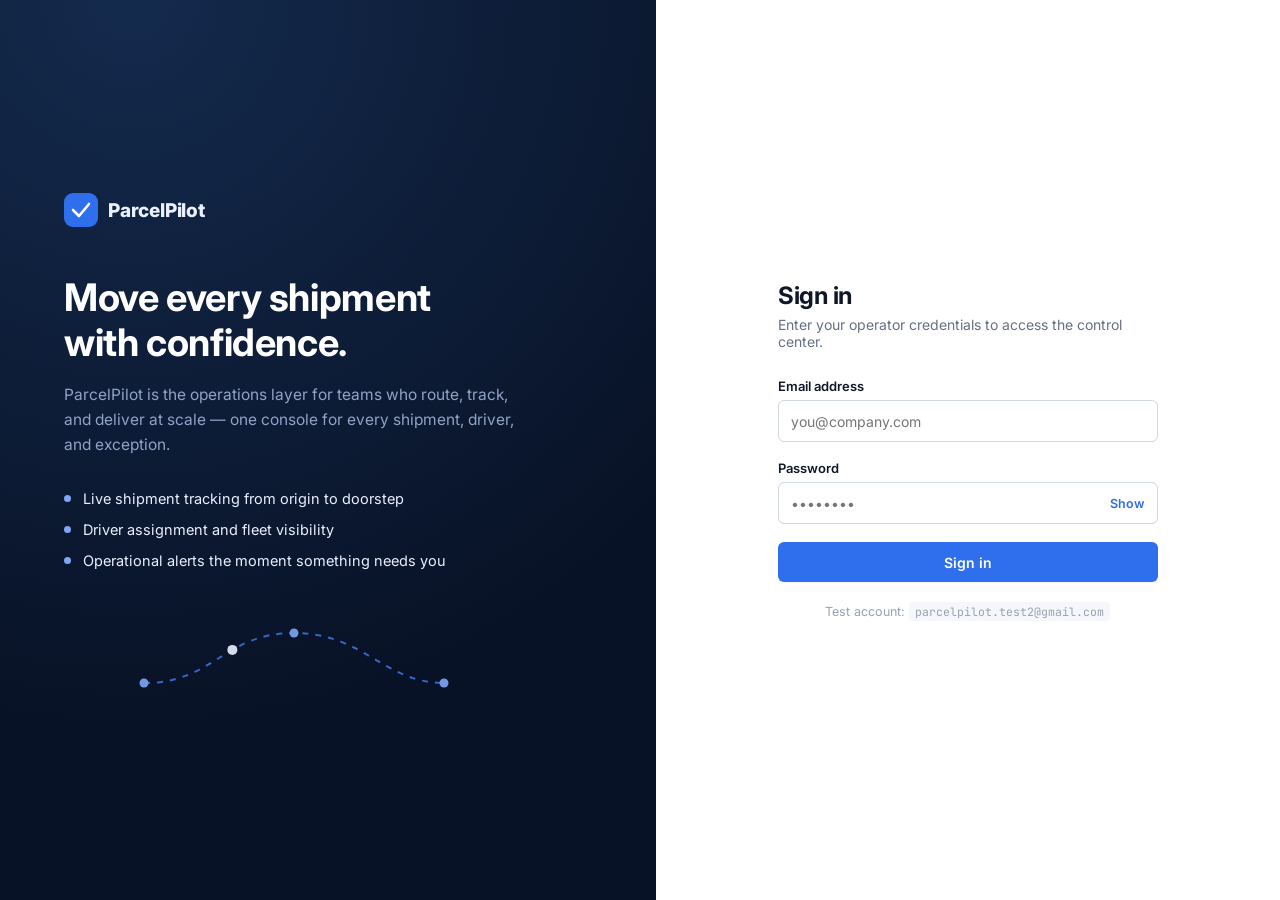
==== frontend/index.html @ 8d259789 "Build ParcelPilot production frontend" ====
<!DOCTYPE html>
<html lang="en">
<head>
<meta charset="UTF-8" />
<meta name="viewport" content="width=device-width, initial-scale=1.0" />
<title>ParcelPilot — Logistics Control Center</title>
<link rel="stylesheet" href="style.css" />
</head>
<body>

<div id="toast-container" class="toast-container" aria-live="polite" aria-atomic="true"></div>

<!-- ============================= LOGIN SCREEN ============================= -->
<div id="login-screen" class="login-screen">
  <div class="login-brand">
    <div class="login-brand-inner">
      <div class="brand-mark">
        <svg width="34" height="34" viewBox="0 0 34 34" fill="none" xmlns="http://www.w3.org/2000/svg">
          <rect width="34" height="34" rx="9" fill="#2F6FED"/>
          <path d="M9 17 L15 23 L25 11" stroke="white" stroke-width="2.6" stroke-linecap="round" stroke-linejoin="round"/>
        </svg>
        <span>ParcelPilot</span>
      </div>

      <h1 class="login-headline">Move every shipment<br/>with confidence.</h1>
      <p class="login-copy">
        ParcelPilot is the operations layer for teams who route, track, and deliver
        at scale — one console for every shipment, driver, and exception.
      </p>

      <ul class="login-features">
        <li><span class="feature-dot"></span> Live shipment tracking from origin to doorstep</li>
        <li><span class="feature-dot"></span> Driver assignment and fleet visibility</li>
        <li><span class="feature-dot"></span> Operational alerts the moment something needs you</li>
      </ul>

      <div class="login-route-signature" aria-hidden="true">
        <svg viewBox="0 0 320 90" width="100%" height="90">
          <path id="route-path" d="M10 70 C 80 70, 90 20, 160 20 S 250 70, 310 70" fill="none" stroke="#3B6FD9" stroke-width="2" stroke-dasharray="6 7"/>
          <circle cx="10" cy="70" r="4.5" fill="#7FA6F7"/>
          <circle cx="160" cy="20" r="4.5" fill="#7FA6F7"/>
          <circle cx="310" cy="70" r="4.5" fill="#7FA6F7"/>
          <circle id="route-pulse" r="5" fill="#EAF1FF">
            <animateMotion dur="3.4s" repeatCount="indefinite" path="M10 70 C 80 70, 90 20, 160 20 S 250 70, 310 70"/>
          </circle>
        </svg>
      </div>
    </div>
  </div>

  <div class="login-form-panel">
    <div class="login-form-card">
      <div class="login-form-header">
        <h2>Sign in</h2>
        <p>Enter your operator credentials to access the control center.</p>
      </div>

      <form id="login-form" class="login-form" novalidate>
        <div class="form-field">
          <label for="login-email">Email address</label>
          <input type="email" id="login-email" name="email" autocomplete="username" placeholder="you@company.com" required />
        </div>

        <div class="form-field">
          <label for="login-password">Password</label>
          <div class="password-input-wrap">
            <input type="password" id="login-password" name="password" autocomplete="current-password" placeholder="••••••••" required />
            <button type="button" id="toggle-password-btn" class="input-inline-btn" aria-label="Show password">Show</button>
          </div>
        </div>

        <div id="login-error" class="form-error" role="alert" hidden></div>

        <button type="submit" id="login-submit-btn" class="btn btn-primary btn-block">
          <span class="btn-label">Sign in</span>
          <span class="btn-spinner" hidden></span>
        </button>
      </form>

      <p class="login-hint">Test account: <code>parcelpilot.test2@gmail.com</code></p>
    </div>
  </div>
</div>

<!-- ============================= MAIN APPLICATION ============================= -->
<div id="app-screen" class="app-screen" hidden>

  <button id="sidebar-backdrop" class="sidebar-backdrop" aria-label="Close menu" hidden></button>

  <aside id="sidebar" class="sidebar">
    <div class="sidebar-top">
      <div class="brand-mark brand-mark-sidebar">
        <svg width="28" height="28" viewBox="0 0 34 34" fill="none" xmlns="http://www.w3.org/2000/svg">
          <rect width="34" height="34" rx="9" fill="#2F6FED"/>
          <path d="M9 17 L15 23 L25 11" stroke="white" stroke-width="2.6" stroke-linecap="round" stroke-linejoin="round"/>
        </svg>
        <div class="brand-text">
          <span class="brand-title">ParcelPilot</span>
          <span class="brand-subtitle">Logistics Control Center</span>
        </div>
      </div>
      <button id="sidebar-close-btn" class="sidebar-close-btn" aria-label="Close menu">✕</button>
    </div>

    <nav class="sidebar-nav" aria-label="Primary">
      <button class="nav-item" data-page="dashboard" type="button">
        <span class="nav-icon" aria-hidden="true">◇</span><span>Dashboard</span>
      </button>
      <button class="nav-item" data-page="shipments" type="button">
        <span class="nav-icon" aria-hidden="true">▤</span><span>Shipments</span>
      </button>
      <button class="nav-item" data-page="tracking" type="button">
        <span class="nav-icon" aria-hidden="true">◎</span><span>Tracking</span>
      </button>
      <button class="nav-item" data-page="drivers" type="button">
        <span class="nav-icon" aria-hidden="true">▣</span><span>Drivers</span>
      </button>
      <button class="nav-item" data-page="notifications" type="button">
        <span class="nav-icon" aria-hidden="true">◈</span><span>Notifications</span>
        <span id="sidebar-notif-badge" class="nav-badge" hidden>0</span>
      </button>
    </nav>

    <div class="sidebar-bottom">
      <div class="system-status">
        <span id="system-status-dot" class="status-dot status-dot-ok"></span>
        <span id="system-status-text">All systems operational</span>
      </div>
      <div class="sidebar-user">
        <div class="user-avatar" id="sidebar-user-avatar">?</div>
        <div class="user-meta">
          <span id="sidebar-user-name" class="user-name">—</span>
          <span id="sidebar-user-email" class="user-email">—</span>
        </div>
      </div>
      <button id="logout-btn" class="btn btn-ghost btn-block" type="button">Log out</button>
    </div>
  </aside>

  <div class="main-wrapper">
    <header class="topbar">
      <button id="mobile-menu-btn" class="mobile-menu-btn" aria-label="Open menu">☰</button>

      <div class="topbar-titles">
        <h1 id="page-title">Dashboard</h1>
        <p id="page-subtitle">Operational overview across every shipment.</p>
      </div>

      <form id="global-search-form" class="global-search" role="search">
        <input type="text" id="global-search-input" placeholder="Search tracking ID, receiver, city…" aria-label="Global shipment search" />
        <button type="submit" class="global-search-btn" aria-label="Search">⏎</button>
      </form>

      <div class="topbar-actions">
        <button id="header-notif-btn" class="icon-btn" aria-label="Notifications" type="button">
          <span aria-hidden="true">◈</span>
          <span id="header-notif-badge" class="icon-btn-badge" hidden>0</span>
        </button>
        <div class="user-avatar user-avatar-sm" id="header-user-avatar">?</div>
      </div>
    </header>

    <main class="content">

      <!-- ---------------- DASHBOARD ---------------- -->
      <section id="page-dashboard" class="page">
        <div class="stats-grid">
          <div class="stat-card">
            <span class="stat-label">Total shipments</span>
            <span id="stat-total" class="stat-value">—</span>
            <span class="stat-foot">Across all statuses</span>
          </div>
          <div class="stat-card">
            <span class="stat-label">In transit</span>
            <span id="stat-in-transit" class="stat-value stat-value-info">—</span>
            <span class="stat-foot">Currently moving</span>
          </div>
          <div class="stat-card">
            <span class="stat-label">Delivered</span>
            <span id="stat-delivered" class="stat-value stat-value-success">—</span>
            <span class="stat-foot">Completed successfully</span>
          </div>
          <div class="stat-card">
            <span class="stat-label">Operational alerts</span>
            <span id="stat-alerts" class="stat-value stat-value-warning">—</span>
            <span class="stat-foot">Need attention</span>
          </div>
        </div>

        <div class="dashboard-grid">
          <div class="panel panel-activity">
            <div class="panel-header">
              <h2>Shipment activity</h2>
              <p>Route flow across the network, live-refreshed.</p>
            </div>
            <div id="activity-chart" class="activity-chart"></div>
          </div>

          <div class="panel panel-distribution">
            <div class="panel-header">
              <h2>Status distribution</h2>
              <p>Share of shipments by current status.</p>
            </div>
            <div id="status-distribution" class="status-distribution"></div>
          </div>
        </div>

        <div class="dashboard-grid dashboard-grid-lower">
          <div class="panel panel-recent">
            <div class="panel-header">
              <h2>Recent shipments</h2>
              <p>The latest activity across your network.</p>
            </div>
            <div class="table-scroll">
              <table class="data-table">
                <thead>
                  <tr>
                    <th>Tracking ID</th>
                    <th>Origin</th>
                    <th>Destination</th>
                    <th>Receiver</th>
                    <th>Status</th>
                    <th>ETA</th>
                    <th></th>
                  </tr>
                </thead>
                <tbody id="recent-shipments-body"></tbody>
              </table>
            </div>
            <div id="recent-shipments-loading" class="table-state" hidden>
              <div class="spinner"></div><span>Loading shipments…</span>
            </div>
            <div id="recent-shipments-empty" class="table-state" hidden>
              <span class="empty-icon">▤</span>
              <p>No shipments yet</p>
              <span>Create your first shipment to see it appear here.</span>
            </div>
          </div>

          <div class="panel panel-side">
            <div class="panel-header">
              <h2>Quick tracking</h2>
              <p>Look up any shipment by tracking ID.</p>
            </div>
            <form id="quick-track-form" class="quick-track-form">
              <input type="text" id="quick-track-input" placeholder="e.g. PP-2026-169247" required />
              <button type="submit" class="btn btn-secondary">Track</button>
            </form>
            <div id="quick-track-result" class="quick-track-result"></div>

            <div class="panel-divider"></div>

            <div class="panel-header">
              <h2>Operational alerts</h2>
              <p>Notifications that need a look.</p>
            </div>
            <ul id="alerts-list" class="alerts-list"></ul>
            <div id="alerts-empty" class="empty-inline" hidden>No active alerts. Everything looks calm.</div>
          </div>
        </div>
      </section>

      <!-- ---------------- SHIPMENTS ---------------- -->
      <section id="page-shipments" class="page hidden">
        <div class="toolbar">
          <div class="search-input-wrap">
            <span class="search-icon" aria-hidden="true">⌕</span>
            <input type="text" id="shipment-search-input" placeholder="Search by tracking ID, receiver, origin, destination…" />
          </div>
          <div class="toolbar-actions">
            <button id="shipments-refresh-btn" class="btn btn-secondary" type="button">Refresh</button>
            <button id="new-shipment-btn" class="btn btn-primary" type="button">+ New shipment</button>
          </div>
        </div>

        <div class="panel">
          <div class="table-scroll">
            <table class="data-table">
              <thead>
                <tr>
                  <th>Tracking ID</th>
                  <th>Origin</th>
                  <th>Destination</th>
                  <th>Receiver</th>
                  <th>Status</th>
                  <th>ETA</th>
                  <th></th>
                </tr>
              </thead>
              <tbody id="shipments-table-body"></tbody>
            </table>
          </div>
          <div id="shipments-loading" class="table-state" hidden>
            <div class="spinner"></div><span>Loading shipments…</span>
          </div>
          <div id="shipments-empty" class="table-state" hidden>
            <span class="empty-icon">▤</span>
            <p>No shipments found</p>
            <span>Try a different search, or create a new shipment.</span>
          </div>
          <div id="shipments-error" class="table-state" hidden>
            <span class="empty-icon">⚠</span>
            <p>Couldn't load shipments</p>
            <span id="shipments-error-text">Something went wrong.</span>
            <button class="btn btn-secondary btn-sm" id="shipments-retry-btn" type="button">Try again</button>
          </div>
        </div>
      </section>

      <!-- ---------------- TRACKING ---------------- -->
      <section id="page-tracking" class="page hidden">
        <div class="panel panel-tracking-search">
          <div class="panel-header">
            <h2>Track a shipment</h2>
            <p>Enter a tracking ID to see its full journey.</p>
          </div>
          <form id="tracking-form" class="tracking-form">
            <input type="text" id="tracking-input" placeholder="e.g. PP-2026-169247" required />
            <button type="submit" class="btn btn-primary">Track shipment</button>
          </form>
        </div>

        <div id="tracking-page-result"></div>
      </section>

      <!-- ---------------- DRIVERS ---------------- -->
      <section id="page-drivers" class="page hidden">
        <div class="toolbar">
          <div class="search-input-wrap">
            <span class="search-icon" aria-hidden="true">⌕</span>
            <input type="text" id="driver-search-input" placeholder="Search drivers by name…" />
          </div>
          <div class="toolbar-actions">
            <button id="drivers-refresh-btn" class="btn btn-secondary" type="button">Refresh</button>
            <button id="new-driver-btn" class="btn btn-primary" type="button">+ New driver</button>
          </div>
        </div>

        <div id="drivers-grid" class="drivers-grid"></div>
        <div id="drivers-loading" class="table-state" hidden>
          <div class="spinner"></div><span>Loading drivers…</span>
        </div>
        <div id="drivers-empty" class="table-state" hidden>
          <span class="empty-icon">▣</span>
          <p>No drivers yet</p>
          <span>Add a driver to start assigning shipments.</span>
        </div>
        <div id="drivers-error" class="table-state" hidden>
          <span class="empty-icon">⚠</span>
          <p>Couldn't load drivers</p>
          <span id="drivers-error-text">Something went wrong.</span>
          <button class="btn btn-secondary btn-sm" id="drivers-retry-btn" type="button">Try again</button>
        </div>
      </section>

      <!-- ---------------- NOTIFICATIONS ---------------- -->
      <section id="page-notifications" class="page hidden">
        <div class="toolbar">
          <div class="panel-header panel-header-inline">
            <h2>Notifications</h2>
            <p>Everything that needs your attention, newest first.</p>
          </div>
          <div class="toolbar-actions">
            <button id="notifications-refresh-btn" class="btn btn-secondary" type="button">Refresh</button>
          </div>
        </div>

        <ul id="notifications-page-list" class="notifications-page-list"></ul>
        <div id="notifications-loading" class="table-state" hidden>
          <div class="spinner"></div><span>Loading notifications…</span>
        </div>
        <div id="notifications-empty" class="table-state" hidden>
          <span class="empty-icon">◈</span>
          <p>You're all caught up</p>
          <span>New notifications will show up here.</span>
        </div>
        <div id="notifications-error" class="table-state" hidden>
          <span class="empty-icon">⚠</span>
          <p>Couldn't load notifications</p>
          <span id="notifications-error-text">Something went wrong.</span>
          <button class="btn btn-secondary btn-sm" id="notifications-retry-btn" type="button">Try again</button>
        </div>
      </section>

    </main>
  </div>
</div>

<!-- ============================= MODALS ============================= -->

<div id="create-shipment-modal" class="modal-overlay" hidden>
  <div class="modal" role="dialog" aria-modal="true" aria-labelledby="create-shipment-title">
    <div class="modal-header">
      <h2 id="create-shipment-title">New shipment</h2>
      <button class="modal-close-btn" data-close-modal="create-shipment-modal" aria-label="Close">✕</button>
    </div>
    <form id="create-shipment-form" class="modal-form">
      <div class="form-row">
        <div class="form-field">
          <label for="cs-sender-name">Sender name</label>
          <input type="text" id="cs-sender-name" name="sender_name" required />
        </div>
        <div class="form-field">
          <label for="cs-receiver-name">Receiver name</label>
          <input type="text" id="cs-receiver-name" name="receiver_name" required />
        </div>
      </div>
      <div class="form-row">
        <div class="form-field">
          <label for="cs-origin">Origin</label>
          <input type="text" id="cs-origin" name="origin" placeholder="e.g. Hyderabad" required />
        </div>
        <div class="form-field">
          <label for="cs-destination">Destination</label>
          <input type="text" id="cs-destination" name="destination" placeholder="e.g. Bangalore" required />
        </div>
      </div>
      <div class="form-field">
        <label for="cs-eta">Estimated delivery</label>
        <input type="date" id="cs-eta" name="estimated_delivery" required />
      </div>

      <div id="create-shipment-error" class="form-error" role="alert" hidden></div>

      <div class="modal-actions">
        <button type="button" class="btn btn-ghost" data-close-modal="create-shipment-modal">Cancel</button>
        <button type="submit" id="create-shipment-submit-btn" class="btn btn-primary">
          <span class="btn-label">Create shipment</span>
          <span class="btn-spinner" hidden></span>
        </button>
      </div>
    </form>
  </div>
</div>

<div id="create-driver-modal" class="modal-overlay" hidden>
  <div class="modal" role="dialog" aria-modal="true" aria-labelledby="create-driver-title">
    <div class="modal-header">
      <h2 id="create-driver-title">New driver</h2>
      <button class="modal-close-btn" data-close-modal="create-driver-modal" aria-label="Close">✕</button>
    </div>
    <form id="create-driver-form" class="modal-form">
      <div class="form-field">
        <label for="cd-name">Full name</label>
        <input type="text" id="cd-name" name="name" required />
      </div>
      <div class="form-field">
        <label for="cd-phone">Phone number</label>
        <input type="tel" id="cd-phone" name="phone" placeholder="e.g. +91 98765 43210" />
      </div>
      <div class="form-field">
        <label for="cd-vehicle">Vehicle number</label>
        <input type="text" id="cd-vehicle" name="vehicle_number" placeholder="e.g. TS09AB1234" />
      </div>

      <div id="create-driver-error" class="form-error" role="alert" hidden></div>

      <div class="modal-actions">
        <button type="button" class="btn btn-ghost" data-close-modal="create-driver-modal">Cancel</button>
        <button type="submit" id="create-driver-submit-btn" class="btn btn-primary">
          <span class="btn-label">Add driver</span>
          <span class="btn-spinner" hidden></span>
        </button>
      </div>
    </form>
  </div>
</div>

<div id="tracking-modal" class="modal-overlay" hidden>
  <div class="modal modal-lg" role="dialog" aria-modal="true" aria-labelledby="tracking-modal-title">
    <div class="modal-header">
      <h2 id="tracking-modal-title">Shipment tracking</h2>
      <button class="modal-close-btn" data-close-modal="tracking-modal" aria-label="Close">✕</button>
    </div>
    <div id="tracking-modal-body" class="modal-body"></div>
  </div>
</div>

<script src="app.js"></script>
</body>
</html>
---- frontend/style.css ----
@import url('https://fonts.googleapis.com/css2?family=Inter:wght@400;500;600;700;800&family=JetBrains+Mono:wght@500;600&display=swap');

/* ============================= TOKENS ============================= */
:root {
  --navy-950: #081226;
  --navy-900: #0B1B33;
  --navy-800: #142A4D;
  --navy-700: #1D3A66;

  --accent: #2F6FED;
  --accent-dark: #1E54C4;
  --accent-light: #7FA6F7;
  --accent-bg: #EAF1FF;

  --bg: #F5F7FA;
  --surface: #FFFFFF;
  --border: #E3E8EF;
  --border-strong: #D0D7E2;

  --text: #101828;
  --text-muted: #667085;
  --text-faint: #98A2B3;
  --text-inverse: #EAF0FF;
  --text-inverse-muted: #90A3C7;

  --success: #12B76A;
  --success-bg: #E7F9F0;
  --warning: #F79009;
  --warning-bg: #FFF6E5;
  --danger: #F04438;
  --danger-bg: #FEECEC;
  --info: #2F6FED;
  --info-bg: #EAF1FF;
  --neutral: #667085;
  --neutral-bg: #F0F2F5;

  --radius-sm: 6px;
  --radius-md: 10px;
  --radius-lg: 16px;

  --shadow-sm: 0 1px 2px rgba(16, 24, 40, 0.06);
  --shadow-md: 0 4px 14px rgba(16, 24, 40, 0.08);
  --shadow-lg: 0 16px 40px rgba(8, 18, 38, 0.16);

  --font-body: 'Inter', -apple-system, BlinkMacSystemFont, 'Segoe UI', sans-serif;
  --font-mono: 'JetBrains Mono', ui-monospace, SFMono-Regular, Menlo, monospace;

  --sidebar-width: 264px;
}

* { box-sizing: border-box; }

html, body {
  margin: 0;
  padding: 0;
  height: 100%;
}

body {
  font-family: var(--font-body);
  background: var(--bg);
  color: var(--text);
  -webkit-font-smoothing: antialiased;
}

h1, h2, h3 { margin: 0; font-weight: 700; letter-spacing: -0.01em; }
p { margin: 0; }
ul { list-style: none; margin: 0; padding: 0; }
button { font-family: inherit; }
input { font-family: inherit; }

@media (prefers-reduced-motion: reduce) {
  * { animation-duration: 0.01ms !important; transition-duration: 0.01ms !important; }
}

:focus-visible {
  outline: 2px solid var(--accent);
  outline-offset: 2px;
}

.hidden { display: none !important; }
[hidden] { display: none !important; }

/* ============================= BUTTONS ============================= */
.btn {
  display: inline-flex;
  align-items: center;
  justify-content: center;
  gap: 8px;
  height: 40px;
  padding: 0 16px;
  font-size: 14px;
  font-weight: 600;
  border-radius: var(--radius-sm);
  border: 1px solid transparent;
  cursor: pointer;
  transition: background 0.15s ease, border-color 0.15s ease, transform 0.05s ease, box-shadow 0.15s ease;
  white-space: nowrap;
}
.btn:active { transform: translateY(1px); }
.btn:disabled { opacity: 0.6; cursor: not-allowed; transform: none; }

.btn-primary { background: var(--accent); color: #fff; box-shadow: var(--shadow-sm); }
.btn-primary:hover:not(:disabled) { background: var(--accent-dark); }

.btn-secondary { background: var(--surface); color: var(--text); border-color: var(--border-strong); }
.btn-secondary:hover:not(:disabled) { background: var(--bg); border-color: var(--text-faint); }

.btn-ghost { background: transparent; color: var(--text-inverse-muted); border-color: transparent; }
.btn-ghost:hover:not(:disabled) { background: rgba(255, 255, 255, 0.06); color: var(--text-inverse); }

.btn-block { width: 100%; }
.btn-sm { height: 32px; padding: 0 12px; font-size: 13px; }

.btn-spinner {
  width: 15px; height: 15px;
  border: 2px solid rgba(255,255,255,0.4);
  border-top-color: #fff;
  border-radius: 50%;
  animation: spin 0.7s linear infinite;
}
@keyframes spin { to { transform: rotate(360deg); } }

/* ============================= LOGIN ============================= */
.login-screen {
  display: grid;
  grid-template-columns: 1.05fr 1fr;
  min-height: 100vh;
}

.login-brand {
  background: radial-gradient(circle at 20% 0%, var(--navy-800), var(--navy-950) 70%);
  color: var(--text-inverse);
  display: flex;
  align-items: center;
  padding: 64px;
  position: relative;
  overflow: hidden;
}
.login-brand-inner { max-width: 460px; position: relative; z-index: 1; }

.brand-mark {
  display: flex;
  align-items: center;
  gap: 10px;
  font-size: 19px;
  font-weight: 800;
  letter-spacing: -0.01em;
  margin-bottom: 48px;
}

.login-headline {
  font-size: 38px;
  line-height: 1.18;
  margin-bottom: 18px;
  color: #fff;
}

.login-copy {
  font-size: 15.5px;
  line-height: 1.6;
  color: var(--text-inverse-muted);
  margin-bottom: 32px;
}

.login-features { display: flex; flex-direction: column; gap: 14px; margin-bottom: 44px; }
.login-features li {
  display: flex;
  align-items: center;
  gap: 12px;
  font-size: 14.5px;
  color: var(--text-inverse);
}
.feature-dot {
  width: 7px; height: 7px;
  border-radius: 50%;
  background: var(--accent-light);
  flex-shrink: 0;
}

.login-route-signature { opacity: 0.9; }

.login-form-panel {
  display: flex;
  align-items: center;
  justify-content: center;
  padding: 40px;
  background: var(--surface);
}

.login-form-card { width: 100%; max-width: 380px; }
.login-form-header { margin-bottom: 28px; }
.login-form-header h2 { font-size: 24px; margin-bottom: 6px; }
.login-form-header p { color: var(--text-muted); font-size: 14px; }

.login-form { display: flex; flex-direction: column; gap: 18px; }

.form-field { display: flex; flex-direction: column; gap: 6px; }
.form-field label { font-size: 13px; font-weight: 600; color: var(--text); }
.form-field input, .form-field select {
  height: 42px;
  padding: 0 12px;
  border: 1px solid var(--border-strong);
  border-radius: var(--radius-sm);
  font-size: 14px;
  color: var(--text);
  background: var(--surface);
  transition: border-color 0.15s ease, box-shadow 0.15s ease;
}
.form-field input:focus, .form-field select:focus {
  border-color: var(--accent);
  box-shadow: 0 0 0 3px var(--accent-bg);
  outline: none;
}

.password-input-wrap { position: relative; display: flex; }
.password-input-wrap input { flex: 1; padding-right: 56px; }
.input-inline-btn {
  position: absolute;
  right: 8px; top: 50%; transform: translateY(-50%);
  background: none; border: none;
  font-size: 12.5px; font-weight: 600;
  color: var(--accent);
  cursor: pointer;
  padding: 4px 6px;
}

.form-error {
  background: var(--danger-bg);
  color: #B42318;
  font-size: 13px;
  padding: 10px 12px;
  border-radius: var(--radius-sm);
  border: 1px solid rgba(240, 68, 56, 0.2);
}

.login-hint { margin-top: 22px; font-size: 12.5px; color: var(--text-faint); text-align: center; }
.login-hint code { background: var(--bg); padding: 2px 6px; border-radius: 4px; font-family: var(--font-mono); font-size: 11.5px; }

/* ============================= APP SHELL ============================= */
.app-screen { display: flex; min-height: 100vh; }

.sidebar {
  width: var(--sidebar-width);
  flex-shrink: 0;
  background: var(--navy-900);
  color: var(--text-inverse);
  display: flex;
  flex-direction: column;
  padding: 22px 16px;
  position: sticky;
  top: 0;
  height: 100vh;
}

.sidebar-top { display: flex; align-items: center; justify-content: space-between; margin-bottom: 28px; padding: 0 6px; }
.brand-mark-sidebar { margin-bottom: 0; }
.brand-text { display: flex; flex-direction: column; line-height: 1.25; }
.brand-title { font-size: 15px; font-weight: 800; color: #fff; }
.brand-subtitle { font-size: 10.5px; color: var(--text-inverse-muted); font-weight: 500; letter-spacing: 0.02em; text-transform: uppercase; }

.sidebar-close-btn {
  display: none;
  background: none; border: none; color: var(--text-inverse-muted);
  font-size: 16px; cursor: pointer;
}

.sidebar-nav { display: flex; flex-direction: column; gap: 3px; flex: 1; }

.nav-item {
  display: flex;
  align-items: center;
  gap: 12px;
  width: 100%;
  padding: 10px 12px;
  border-radius: var(--radius-sm);
  border: none;
  background: transparent;
  color: var(--text-inverse-muted);
  font-size: 14px;
  font-weight: 500;
  cursor: pointer;
  text-align: left;
  transition: background 0.15s ease, color 0.15s ease;
  position: relative;
}
.nav-item:hover { background: rgba(255,255,255,0.05); color: var(--text-inverse); }
.nav-item.active { background: var(--accent); color: #fff; font-weight: 600; }
.nav-icon { font-size: 15px; width: 18px; text-align: center; }

.nav-badge {
  margin-left: auto;
  background: var(--danger);
  color: #fff;
  font-size: 10.5px;
  font-weight: 700;
  padding: 1px 6px;
  border-radius: 999px;
  min-width: 18px;
  text-align: center;
}

.sidebar-bottom {
  border-top: 1px solid rgba(255,255,255,0.08);
  padding-top: 16px;
  display: flex;
  flex-direction: column;
  gap: 12px;
}

.system-status { display: flex; align-items: center; gap: 8px; font-size: 12px; color: var(--text-inverse-muted); padding: 0 6px; }
.status-dot { width: 7px; height: 7px; border-radius: 50%; flex-shrink: 0; }
.status-dot-ok { background: var(--success); box-shadow: 0 0 0 3px rgba(18, 183, 106, 0.2); }
.status-dot-error { background: var(--danger); box-shadow: 0 0 0 3px rgba(240, 68, 56, 0.2); }

.sidebar-user { display: flex; align-items: center; gap: 10px; padding: 6px; }
.user-meta { display: flex; flex-direction: column; overflow: hidden; }
.user-name { font-size: 13.5px; font-weight: 600; color: #fff; white-space: nowrap; overflow: hidden; text-overflow: ellipsis; }
.user-email { font-size: 11.5px; color: var(--text-inverse-muted); white-space: nowrap; overflow: hidden; text-overflow: ellipsis; }

.user-avatar {
  width: 34px; height: 34px;
  border-radius: 50%;
  background: var(--accent);
  color: #fff;
  display: flex; align-items: center; justify-content: center;
  font-size: 13px; font-weight: 700;
  flex-shrink: 0;
  text-transform: uppercase;
}
.user-avatar-sm { width: 32px; height: 32px; }

.sidebar-backdrop { display: none; }

/* ---------------- topbar / main ---------------- */
.main-wrapper { flex: 1; min-width: 0; display: flex; flex-direction: column; }

.topbar {
  display: flex;
  align-items: center;
  gap: 20px;
  padding: 16px 28px;
  background: var(--surface);
  border-bottom: 1px solid var(--border);
  position: sticky;
  top: 0;
  z-index: 10;
}

.mobile-menu-btn { display: none; background: none; border: none; font-size: 20px; cursor: pointer; color: var(--text); }

.topbar-titles { min-width: 0; }
.topbar-titles h1 { font-size: 18px; }
.topbar-titles p { font-size: 12.5px; color: var(--text-muted); margin-top: 2px; white-space: nowrap; overflow: hidden; text-overflow: ellipsis; }

.global-search {
  flex: 1;
  max-width: 420px;
  margin-left: auto;
  position: relative;
  display: flex;
}
.global-search input {
  width: 100%;
  height: 38px;
  padding: 0 38px 0 14px;
  border: 1px solid var(--border);
  background: var(--bg);
  border-radius: var(--radius-sm);
  font-size: 13.5px;
}
.global-search input:focus { outline: none; border-color: var(--accent); background: var(--surface); box-shadow: 0 0 0 3px var(--accent-bg); }
.global-search-btn {
  position: absolute; right: 4px; top: 50%; transform: translateY(-50%);
  background: none; border: none; color: var(--text-faint); cursor: pointer; font-size: 13px; padding: 6px;
}

.topbar-actions { display: flex; align-items: center; gap: 14px; flex-shrink: 0; }

.icon-btn {
  position: relative;
  width: 38px; height: 38px;
  border-radius: 50%;
  border: 1px solid var(--border);
  background: var(--surface);
  font-size: 15px;
  cursor: pointer;
  display: flex; align-items: center; justify-content: center;
  color: var(--text-muted);
  transition: background 0.15s ease;
}
.icon-btn:hover { background: var(--bg); }
.icon-btn-badge {
  position: absolute; top: -3px; right: -3px;
  background: var(--danger);
  color: #fff;
  font-size: 9.5px; font-weight: 700;
  min-width: 16px; height: 16px;
  border-radius: 999px;
  display: flex; align-items: center; justify-content: center;
  border: 2px solid var(--surface);
}

.content { padding: 24px 28px 60px; flex: 1; }

.page { animation: fade-in 0.2s ease; }
@keyframes fade-in { from { opacity: 0; transform: translateY(4px); } to { opacity: 1; transform: translateY(0); } }

/* ============================= STAT CARDS ============================= */
.stats-grid {
  display: grid;
  grid-template-columns: repeat(4, 1fr);
  gap: 16px;
  margin-bottom: 20px;
}

.stat-card {
  background: var(--surface);
  border: 1px solid var(--border);
  border-radius: var(--radius-md);
  padding: 18px 20px;
  display: flex;
  flex-direction: column;
  gap: 4px;
  box-shadow: var(--shadow-sm);
}
.stat-label { font-size: 12.5px; color: var(--text-muted); font-weight: 600; text-transform: uppercase; letter-spacing: 0.03em; }
.stat-value { font-size: 30px; font-weight: 800; letter-spacing: -0.02em; }
.stat-value-info { color: var(--accent); }
.stat-value-success { color: var(--success); }
.stat-value-warning { color: var(--warning); }
.stat-foot { font-size: 12px; color: var(--text-faint); }

/* ============================= PANELS ============================= */
.panel {
  background: var(--surface);
  border: 1px solid var(--border);
  border-radius: var(--radius-md);
  box-shadow: var(--shadow-sm);
  padding: 20px 22px;
}

.panel-header { margin-bottom: 16px; }
.panel-header h2 { font-size: 15px; }
.panel-header p { font-size: 12.5px; color: var(--text-muted); margin-top: 3px; }
.panel-header-inline { margin-bottom: 0; }

.panel-divider { height: 1px; background: var(--border); margin: 18px 0; }

.dashboard-grid { display: grid; grid-template-columns: 1.4fr 1fr; gap: 16px; margin-bottom: 16px; }
.dashboard-grid-lower { grid-template-columns: 1.6fr 1fr; align-items: start; }

/* ---------------- activity chart (signature element) ---------------- */
.activity-chart { padding: 6px 0 2px; }
.activity-chart svg { width: 100%; height: auto; display: block; }
.route-dash { stroke-dasharray: 5 6; }

.activity-legend { display: flex; gap: 18px; margin-top: 14px; flex-wrap: wrap; }
.activity-legend-item { display: flex; align-items: center; gap: 7px; font-size: 12.5px; color: var(--text-muted); }
.legend-swatch { width: 9px; height: 9px; border-radius: 50%; }

/* ---------------- status distribution ---------------- */
.status-distribution { display: flex; flex-direction: column; gap: 12px; }
.dist-bar-track {
  display: flex; height: 10px; border-radius: 999px; overflow: hidden; background: var(--neutral-bg);
}
.dist-bar-segment { height: 100%; transition: width 0.4s ease; }
.dist-legend { display: flex; flex-direction: column; gap: 9px; margin-top: 4px; }
.dist-legend-row { display: flex; align-items: center; font-size: 13px; gap: 8px; }
.dist-legend-row .legend-swatch { flex-shrink: 0; }
.dist-legend-label { color: var(--text); font-weight: 500; flex: 1; }
.dist-legend-value { color: var(--text-muted); font-variant-numeric: tabular-nums; }

/* ============================= TABLES ============================= */
.table-scroll { overflow-x: auto; }

.data-table { width: 100%; border-collapse: collapse; font-size: 13.5px; min-width: 640px; }
.data-table thead th {
  text-align: left;
  font-size: 11.5px;
  font-weight: 700;
  text-transform: uppercase;
  letter-spacing: 0.03em;
  color: var(--text-faint);
  padding: 0 12px 10px;
  border-bottom: 1px solid var(--border);
  white-space: nowrap;
}
.data-table tbody td {
  padding: 13px 12px;
  border-bottom: 1px solid var(--border);
  color: var(--text);
  white-space: nowrap;
}
.data-table tbody tr:last-child td { border-bottom: none; }
.data-table tbody tr { transition: background 0.12s ease; }
.data-table tbody tr:hover { background: var(--bg); }

.tracking-id-cell { font-family: var(--font-mono); font-weight: 600; font-size: 12.5px; color: var(--navy-900); }

.status-badge {
  display: inline-flex;
  align-items: center;
  gap: 5px;
  padding: 4px 10px;
  border-radius: 999px;
  font-size: 11.5px;
  font-weight: 700;
  text-transform: capitalize;
  white-space: nowrap;
}
.status-badge::before { content: ''; width: 6px; height: 6px; border-radius: 50%; background: currentColor; }

.badge-created { background: var(--neutral-bg); color: var(--neutral); }
.badge-pending { background: var(--neutral-bg); color: var(--neutral); }
.badge-picked_up { background: var(--info-bg); color: var(--accent); }
.badge-in_transit { background: var(--info-bg); color: var(--accent); }
.badge-out_for_delivery { background: var(--warning-bg); color: var(--warning); }
.badge-delivered { background: var(--success-bg); color: var(--success); }
.badge-cancelled { background: var(--danger-bg); color: var(--danger); }
.badge-failed { background: var(--danger-bg); color: var(--danger); }
.badge-default { background: var(--neutral-bg); color: var(--neutral); }

.table-action-btn {
  background: none;
  border: 1px solid var(--border-strong);
  color: var(--text);
  border-radius: var(--radius-sm);
  padding: 5px 11px;
  font-size: 12px;
  font-weight: 600;
  cursor: pointer;
}
.table-action-btn:hover { background: var(--bg); border-color: var(--accent); color: var(--accent); }

.table-state {
  display: flex;
  flex-direction: column;
  align-items: center;
  gap: 6px;
  padding: 44px 20px;
  text-align: center;
  color: var(--text-muted);
}
.table-state p { font-weight: 600; color: var(--text); font-size: 14px; }
.table-state span:not(.spinner):not(.empty-icon) { font-size: 12.5px; }
.empty-icon { font-size: 26px; color: var(--text-faint); margin-bottom: 4px; }

.spinner {
  width: 22px; height: 22px;
  border: 2.5px solid var(--border);
  border-top-color: var(--accent);
  border-radius: 50%;
  animation: spin 0.7s linear infinite;
}

.empty-inline { font-size: 13px; color: var(--text-faint); padding: 10px 2px; }

/* ============================= TOOLBAR ============================= */
.toolbar {
  display: flex;
  align-items: center;
  gap: 14px;
  margin-bottom: 16px;
  flex-wrap: wrap;
}
.toolbar-actions { display: flex; gap: 10px; margin-left: auto; }

.search-input-wrap { position: relative; flex: 1; min-width: 220px; max-width: 420px; }
.search-input-wrap input {
  width: 100%; height: 38px; padding: 0 14px 0 34px;
  border: 1px solid var(--border-strong);
  border-radius: var(--radius-sm);
  font-size: 13.5px;
  background: var(--surface);
}
.search-input-wrap input:focus { outline: none; border-color: var(--accent); box-shadow: 0 0 0 3px var(--accent-bg); }
.search-icon { position: absolute; left: 12px; top: 50%; transform: translateY(-50%); color: var(--text-faint); font-size: 14px; }

/* ============================= QUICK TRACK / TRACKING PAGE ============================= */
.quick-track-form { display: flex; gap: 8px; margin-bottom: 4px; }
.quick-track-form input {
  flex: 1; height: 38px; padding: 0 12px;
  border: 1px solid var(--border-strong); border-radius: var(--radius-sm); font-size: 13.5px;
}
.quick-track-form input:focus { outline: none; border-color: var(--accent); box-shadow: 0 0 0 3px var(--accent-bg); }
.quick-track-result { margin-top: 12px; font-size: 13px; }

.tracking-form { display: flex; gap: 10px; }
.tracking-form input {
  flex: 1; height: 42px; padding: 0 14px;
  border: 1px solid var(--border-strong); border-radius: var(--radius-sm); font-size: 14px;
}
.tracking-form input:focus { outline: none; border-color: var(--accent); box-shadow: 0 0 0 3px var(--accent-bg); }

.panel-tracking-search { margin-bottom: 18px; }

.tracking-result-card { display: flex; flex-direction: column; gap: 20px; }
.tracking-route-summary {
  display: flex; align-items: center; justify-content: space-between; gap: 16px;
  padding: 18px 20px; background: var(--bg); border-radius: var(--radius-md); flex-wrap: wrap;
}
.tracking-route-point { display: flex; flex-direction: column; gap: 2px; }
.tracking-route-point .label { font-size: 11px; text-transform: uppercase; letter-spacing: 0.03em; color: var(--text-faint); font-weight: 700; }
.tracking-route-point .value { font-size: 15px; font-weight: 700; color: var(--text); }
.tracking-route-arrow { color: var(--accent); font-size: 18px; }

.tracking-timeline { display: flex; flex-direction: column; }
.timeline-item { display: flex; gap: 14px; position: relative; padding-bottom: 22px; }
.timeline-item:last-child { padding-bottom: 0; }
.timeline-marker { display: flex; flex-direction: column; align-items: center; flex-shrink: 0; }
.timeline-dot { width: 11px; height: 11px; border-radius: 50%; background: var(--accent); border: 2px solid var(--accent-bg); flex-shrink: 0; margin-top: 3px; }
.timeline-item.is-first .timeline-dot { background: var(--success); border-color: var(--success-bg); }
.timeline-line { width: 2px; flex: 1; background: var(--border); margin-top: 4px; }
.timeline-content { padding-bottom: 2px; }
.timeline-event { font-size: 13.5px; font-weight: 600; color: var(--text); }
.timeline-meta { font-size: 12px; color: var(--text-muted); margin-top: 2px; }

/* ============================= DRIVERS ============================= */
.drivers-grid {
  display: grid;
  grid-template-columns: repeat(auto-fill, minmax(260px, 1fr));
  gap: 14px;
}
.driver-card {
  background: var(--surface);
  border: 1px solid var(--border);
  border-radius: var(--radius-md);
  padding: 18px;
  box-shadow: var(--shadow-sm);
  display: flex;
  flex-direction: column;
  gap: 12px;
}
.driver-card-top { display: flex; align-items: center; gap: 12px; }
.driver-avatar {
  width: 42px; height: 42px; border-radius: 50%;
  background: var(--navy-900); color: #fff;
  display: flex; align-items: center; justify-content: center;
  font-weight: 700; font-size: 15px; text-transform: uppercase; flex-shrink: 0;
}
.driver-name { font-size: 14.5px; font-weight: 700; color: var(--text); }
.driver-phone { font-size: 12.5px; color: var(--text-muted); }
.driver-meta-row { display: flex; justify-content: space-between; font-size: 12.5px; color: var(--text-muted); }
.driver-meta-row strong { color: var(--text); font-weight: 600; }

/* ============================= NOTIFICATIONS ============================= */
.alerts-list { display: flex; flex-direction: column; gap: 10px; }
.alert-item { display: flex; gap: 10px; align-items: flex-start; padding: 10px; border-radius: var(--radius-sm); background: var(--bg); }
.alert-icon { font-size: 14px; margin-top: 1px; }
.alert-icon-warning { color: var(--warning); }
.alert-icon-info { color: var(--accent); }
.alert-icon-danger { color: var(--danger); }
.alert-body { display: flex; flex-direction: column; gap: 2px; }
.alert-message { font-size: 13px; color: var(--text); font-weight: 500; }
.alert-time { font-size: 11.5px; color: var(--text-faint); }

.notifications-page-list { display: flex; flex-direction: column; gap: 10px; margin-top: 16px; }
.notification-row {
  display: flex; gap: 14px; align-items: flex-start;
  background: var(--surface); border: 1px solid var(--border); border-radius: var(--radius-md);
  padding: 14px 16px;
}
.notification-row.is-unread { border-left: 3px solid var(--accent); }
.notification-icon {
  width: 34px; height: 34px; border-radius: 50%; flex-shrink: 0;
  display: flex; align-items: center; justify-content: center; font-size: 14px;
  background: var(--accent-bg); color: var(--accent);
}
.notification-content { flex: 1; }
.notification-top-row { display: flex; justify-content: space-between; gap: 10px; }
.notification-type { font-size: 11px; font-weight: 700; text-transform: uppercase; letter-spacing: 0.03em; color: var(--text-faint); }
.notification-time { font-size: 11.5px; color: var(--text-faint); white-space: nowrap; }
.notification-message { font-size: 13.5px; color: var(--text); margin-top: 3px; }
.unread-dot { width: 7px; height: 7px; border-radius: 50%; background: var(--accent); flex-shrink: 0; margin-top: 6px; }

/* ============================= MODALS ============================= */
.modal-overlay {
  position: fixed; inset: 0;
  background: rgba(8, 18, 38, 0.5);
  display: flex; align-items: center; justify-content: center;
  padding: 20px;
  z-index: 100;
  animation: fade-in 0.15s ease;
}
.modal {
  background: var(--surface);
  border-radius: var(--radius-lg);
  width: 100%; max-width: 480px;
  max-height: 90vh;
  overflow-y: auto;
  box-shadow: var(--shadow-lg);
}
.modal-lg { max-width: 620px; }

.modal-header {
  display: flex; align-items: center; justify-content: space-between;
  padding: 20px 22px; border-bottom: 1px solid var(--border);
  position: sticky; top: 0; background: var(--surface); z-index: 1;
}
.modal-header h2 { font-size: 16.5px; }
.modal-close-btn {
  background: none; border: none; font-size: 15px; cursor: pointer; color: var(--text-faint);
  width: 30px; height: 30px; border-radius: 50%; display: flex; align-items: center; justify-content: center;
}
.modal-close-btn:hover { background: var(--bg); color: var(--text); }

.modal-form { padding: 22px; display: flex; flex-direction: column; gap: 16px; }
.modal-body { padding: 22px; }

.form-row { display: grid; grid-template-columns: 1fr 1fr; gap: 14px; }

.modal-actions { display: flex; justify-content: flex-end; gap: 10px; margin-top: 4px; }

/* ============================= TOASTS ============================= */
.toast-container {
  position: fixed;
  top: 20px; right: 20px;
  display: flex; flex-direction: column; gap: 10px;
  z-index: 200;
  max-width: 360px;
}
.toast {
  background: var(--navy-900);
  color: #fff;
  padding: 13px 16px;
  border-radius: var(--radius-md);
  box-shadow: var(--shadow-lg);
  font-size: 13.5px;
  display: flex;
  align-items: flex-start;
  gap: 10px;
  animation: toast-in 0.25s ease;
}
.toast-success { background: #0B3D26; }
.toast-error { background: #4A1512; }
.toast-icon { flex-shrink: 0; margin-top: 1px; }
@keyframes toast-in { from { opacity: 0; transform: translateX(20px); } to { opacity: 1; transform: translateX(0); } }
.toast.toast-leaving { animation: toast-out 0.2s ease forwards; }
@keyframes toast-out { to { opacity: 0; transform: translateX(20px); } }

/* ============================= RESPONSIVE ============================= */
@media (max-width: 1080px) {
  .dashboard-grid, .dashboard-grid-lower { grid-template-columns: 1fr; }
  .stats-grid { grid-template-columns: repeat(2, 1fr); }
}

@media (max-width: 900px) {
  .login-screen { grid-template-columns: 1fr; }
  .login-brand { display: none; }

  .sidebar {
    position: fixed; left: 0; top: 0; z-index: 90;
    transform: translateX(-100%);
    transition: transform 0.2s ease;
    box-shadow: var(--shadow-lg);
  }
  .sidebar.is-open { transform: translateX(0); }
  .sidebar-close-btn { display: block; }
  .sidebar-backdrop:not([hidden]) {
    display: block;
    position: fixed; inset: 0; background: rgba(8,18,38,0.5); z-index: 80; border: none;
  }
  .mobile-menu-btn { display: block; }

  .topbar { padding: 14px 16px; gap: 12px; }
  .global-search { display: none; }
  .content { padding: 18px 16px 50px; }
}

@media (max-width: 640px) {
  .stats-grid { grid-template-columns: 1fr 1fr; gap: 10px; }
  .stat-value { font-size: 24px; }
  .toolbar-actions { width: 100%; margin-left: 0; }
  .toolbar-actions .btn { flex: 1; }
  .form-row { grid-template-columns: 1fr; }
  .toast-container { left: 12px; right: 12px; max-width: none; }
}
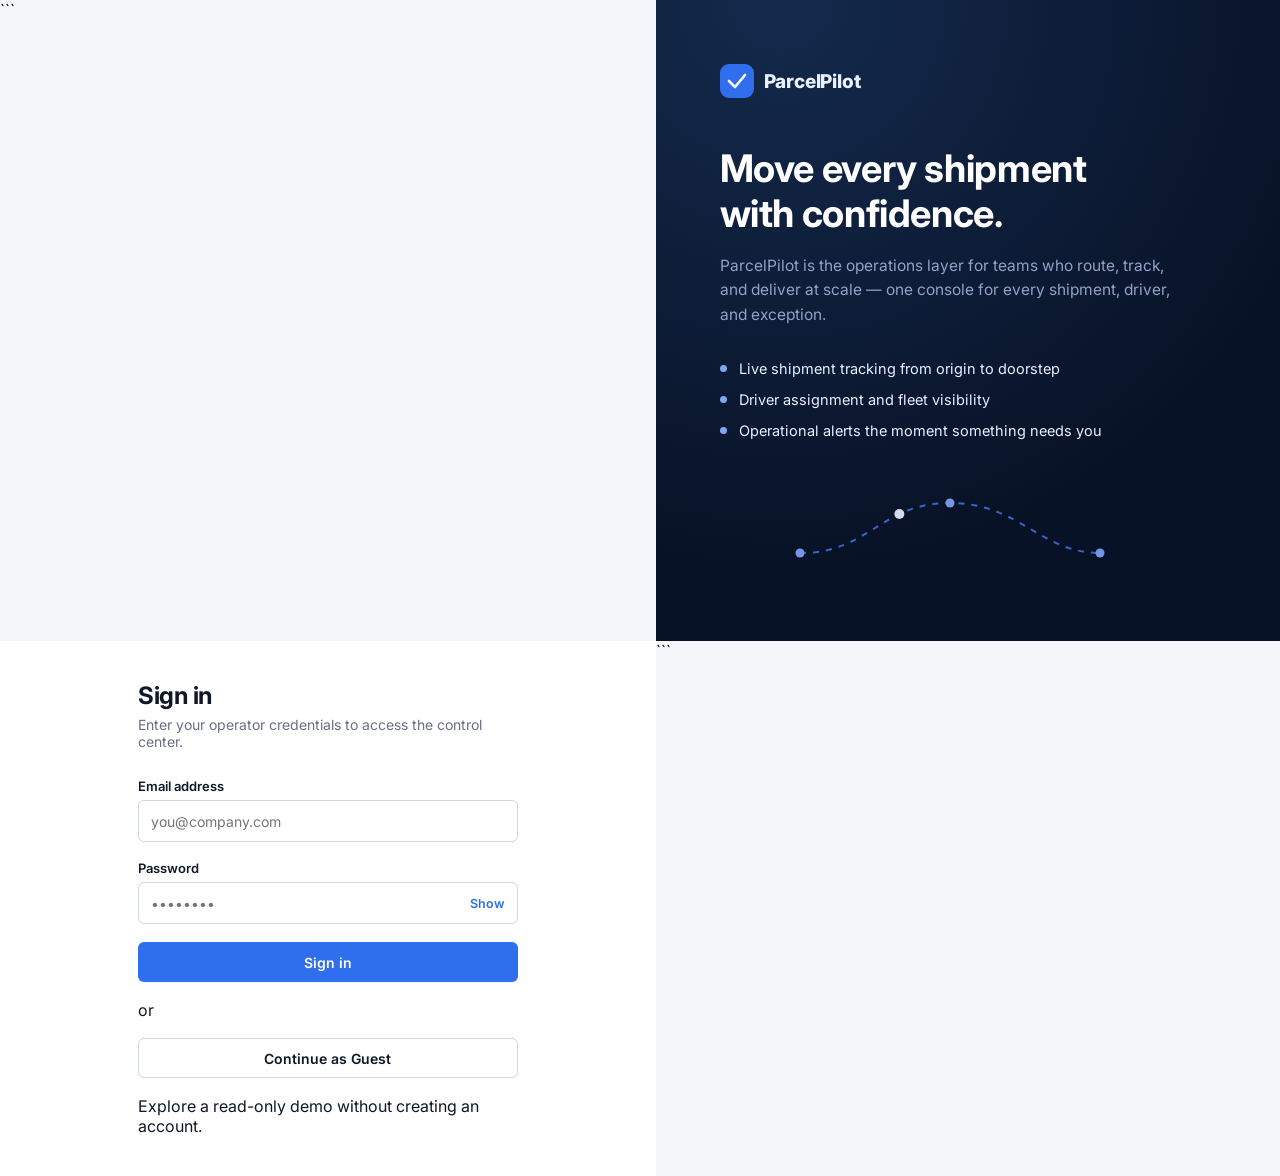
==== commit d58f48e4: "Update print statement from 'Hello' to 'Goodbye'" ====
--- a/frontend/index.html
+++ b/frontend/index.html
@@ -1,481 +1,1674 @@
 <!DOCTYPE html>
+
 <html lang="en">
 <head>
-<meta charset="UTF-8" />
-<meta name="viewport" content="width=device-width, initial-scale=1.0" />
-<title>ParcelPilot — Logistics Control Center</title>
-<link rel="stylesheet" href="style.css" />
+  <meta charset="UTF-8" />
+  <meta name="viewport" content="width=device-width, initial-scale=1.0" />
+  <title>ParcelPilot — Logistics Control Center</title>
+  <link rel="stylesheet" href="style.css" />
 </head>
+
 <body>
 
-<div id="toast-container" class="toast-container" aria-live="polite" aria-atomic="true"></div>
-
-<!-- ============================= LOGIN SCREEN ============================= -->
-<div id="login-screen" class="login-screen">
-  <div class="login-brand">
-    <div class="login-brand-inner">
-      <div class="brand-mark">
-        <svg width="34" height="34" viewBox="0 0 34 34" fill="none" xmlns="http://www.w3.org/2000/svg">
-          <rect width="34" height="34" rx="9" fill="#2F6FED"/>
-          <path d="M9 17 L15 23 L25 11" stroke="white" stroke-width="2.6" stroke-linecap="round" stroke-linejoin="round"/>
-        </svg>
-        <span>ParcelPilot</span>
-      </div>
-
-      <h1 class="login-headline">Move every shipment<br/>with confidence.</h1>
-      <p class="login-copy">
-        ParcelPilot is the operations layer for teams who route, track, and deliver
-        at scale — one console for every shipment, driver, and exception.
+  <div
+    id="toast-container"
+    class="toast-container"
+    aria-live="polite"
+    aria-atomic="true">
+  </div>
+
+  <!-- ============================= LOGIN SCREEN ============================= -->
+
+  <div id="login-screen" class="login-screen">
+
+```
+<div class="login-brand">
+
+  <div class="login-brand-inner">
+
+    <div class="brand-mark">
+
+      <svg
+        width="34"
+        height="34"
+        viewBox="0 0 34 34"
+        fill="none"
+        xmlns="http://www.w3.org/2000/svg">
+
+        <rect
+          width="34"
+          height="34"
+          rx="9"
+          fill="#2F6FED"/>
+
+        <path
+          d="M9 17 L15 23 L25 11"
+          stroke="white"
+          stroke-width="2.6"
+          stroke-linecap="round"
+          stroke-linejoin="round"/>
+
+      </svg>
+
+      <span>ParcelPilot</span>
+
+    </div>
+
+    <h1 class="login-headline">
+      Move every shipment<br />
+      with confidence.
+    </h1>
+
+    <p class="login-copy">
+      ParcelPilot is the operations layer for teams who route, track, and
+      deliver at scale — one console for every shipment, driver, and exception.
+    </p>
+
+    <ul class="login-features">
+
+      <li>
+        <span class="feature-dot"></span>
+        Live shipment tracking from origin to doorstep
+      </li>
+
+      <li>
+        <span class="feature-dot"></span>
+        Driver assignment and fleet visibility
+      </li>
+
+      <li>
+        <span class="feature-dot"></span>
+        Operational alerts the moment something needs you
+      </li>
+
+    </ul>
+
+    <div
+      class="login-route-signature"
+      aria-hidden="true">
+
+      <svg
+        viewBox="0 0 320 90"
+        width="100%"
+        height="90">
+
+        <path
+          id="route-path"
+          d="M10 70 C 80 70, 90 20, 160 20 S 250 70, 310 70"
+          fill="none"
+          stroke="#3B6FD9"
+          stroke-width="2"
+          stroke-dasharray="6 7"/>
+
+        <circle
+          cx="10"
+          cy="70"
+          r="4.5"
+          fill="#7FA6F7"/>
+
+        <circle
+          cx="160"
+          cy="20"
+          r="4.5"
+          fill="#7FA6F7"/>
+
+        <circle
+          cx="310"
+          cy="70"
+          r="4.5"
+          fill="#7FA6F7"/>
+
+        <circle
+          id="route-pulse"
+          r="5"
+          fill="#EAF1FF">
+
+          <animateMotion
+            dur="3.4s"
+            repeatCount="indefinite"
+            path="M10 70 C 80 70, 90 20, 160 20 S 250 70, 310 70"/>
+
+        </circle>
+
+      </svg>
+
+    </div>
+
+  </div>
+
+</div>
+
+
+<!-- ============================= LOGIN FORM ============================= -->
+
+<div class="login-form-panel">
+
+  <div class="login-form-card">
+
+    <div class="login-form-header">
+
+      <h2>Sign in</h2>
+
+      <p>
+        Enter your operator credentials to access the control center.
       </p>
 
-      <ul class="login-features">
-        <li><span class="feature-dot"></span> Live shipment tracking from origin to doorstep</li>
-        <li><span class="feature-dot"></span> Driver assignment and fleet visibility</li>
-        <li><span class="feature-dot"></span> Operational alerts the moment something needs you</li>
+    </div>
+
+
+    <form
+      id="login-form"
+      class="login-form"
+      novalidate>
+
+      <div class="form-field">
+
+        <label for="login-email">
+          Email address
+        </label>
+
+        <input
+          type="email"
+          id="login-email"
+          name="email"
+          autocomplete="username"
+          placeholder="you@company.com"
+          required />
+
+      </div>
+
+
+      <div class="form-field">
+
+        <label for="login-password">
+          Password
+        </label>
+
+        <div class="password-input-wrap">
+
+          <input
+            type="password"
+            id="login-password"
+            name="password"
+            autocomplete="current-password"
+            placeholder="••••••••"
+            required />
+
+          <button
+            type="button"
+            id="toggle-password-btn"
+            class="input-inline-btn"
+            aria-label="Show password">
+            Show
+          </button>
+
+        </div>
+
+      </div>
+
+
+      <div
+        id="login-error"
+        class="form-error"
+        role="alert"
+        hidden>
+      </div>
+
+
+      <!-- ============================= SIGN IN ============================= -->
+
+      <button
+        type="submit"
+        id="login-submit-btn"
+        class="btn btn-primary btn-block">
+
+        <span class="btn-label">
+          Sign in
+        </span>
+
+        <span
+          class="btn-spinner"
+          hidden>
+        </span>
+
+      </button>
+
+
+      <!-- ============================= GUEST DIVIDER ============================= -->
+
+      <div class="login-divider">
+        <span>or</span>
+      </div>
+
+
+      <!-- ============================= GUEST MODE ============================= -->
+
+      <button
+        type="button"
+        id="guest-mode-btn"
+        class="btn btn-secondary btn-block guest-mode-btn">
+
+        <span class="btn-label">
+          Continue as Guest
+        </span>
+
+        <span
+          class="btn-spinner"
+          hidden>
+        </span>
+
+      </button>
+
+
+      <p class="guest-mode-copy">
+        Explore a read-only demo without creating an account.
+      </p>
+
+    </form>
+
+  </div>
+
+</div>
+```
+
+  </div>
+
+  <!-- ============================= MAIN APPLICATION ============================= -->
+
+  <div
+    id="app-screen"
+    class="app-screen"
+    hidden>
+
+```
+<button
+  id="sidebar-backdrop"
+  class="sidebar-backdrop"
+  aria-label="Close menu"
+  hidden>
+</button>
+
+
+<!-- ============================= SIDEBAR ============================= -->
+
+<aside
+  id="sidebar"
+  class="sidebar">
+
+  <div class="sidebar-top">
+
+    <div class="brand-mark brand-mark-sidebar">
+
+      <svg
+        width="28"
+        height="28"
+        viewBox="0 0 34 34"
+        fill="none"
+        xmlns="http://www.w3.org/2000/svg">
+
+        <rect
+          width="34"
+          height="34"
+          rx="9"
+          fill="#2F6FED"/>
+
+        <path
+          d="M9 17 L15 23 L25 11"
+          stroke="white"
+          stroke-width="2.6"
+          stroke-linecap="round"
+          stroke-linejoin="round"/>
+
+      </svg>
+
+
+      <div class="brand-text">
+
+        <span class="brand-title">
+          ParcelPilot
+        </span>
+
+        <span class="brand-subtitle">
+          Logistics Control Center
+        </span>
+
+      </div>
+
+    </div>
+
+
+    <button
+      id="sidebar-close-btn"
+      class="sidebar-close-btn"
+      aria-label="Close menu">
+      ✕
+    </button>
+
+  </div>
+
+
+  <!-- ============================= NAVIGATION ============================= -->
+
+  <nav
+    class="sidebar-nav"
+    aria-label="Primary">
+
+    <button
+      class="nav-item"
+      data-page="dashboard"
+      type="button">
+
+      <span
+        class="nav-icon"
+        aria-hidden="true">
+        ◇
+      </span>
+
+      <span>
+        Dashboard
+      </span>
+
+    </button>
+
+
+    <button
+      class="nav-item"
+      data-page="shipments"
+      type="button">
+
+      <span
+        class="nav-icon"
+        aria-hidden="true">
+        ▤
+      </span>
+
+      <span>
+        Shipments
+      </span>
+
+    </button>
+
+
+    <button
+      class="nav-item"
+      data-page="tracking"
+      type="button">
+
+      <span
+        class="nav-icon"
+        aria-hidden="true">
+        ◎
+      </span>
+
+      <span>
+        Tracking
+      </span>
+
+    </button>
+
+
+    <button
+      class="nav-item"
+      data-page="drivers"
+      type="button">
+
+      <span
+        class="nav-icon"
+        aria-hidden="true">
+        ▣
+      </span>
+
+      <span>
+        Drivers
+      </span>
+
+    </button>
+
+
+    <button
+      class="nav-item"
+      data-page="notifications"
+      type="button">
+
+      <span
+        class="nav-icon"
+        aria-hidden="true">
+        ◈
+      </span>
+
+      <span>
+        Notifications
+      </span>
+
+      <span
+        id="sidebar-notif-badge"
+        class="nav-badge"
+        hidden>
+        0
+      </span>
+
+    </button>
+
+  </nav>
+
+
+  <!-- ============================= SIDEBAR USER ============================= -->
+
+  <div class="sidebar-bottom">
+
+    <div class="system-status">
+
+      <span
+        id="system-status-dot"
+        class="status-dot status-dot-ok">
+      </span>
+
+      <span id="system-status-text">
+        All systems operational
+      </span>
+
+    </div>
+
+
+    <div class="sidebar-user">
+
+      <div
+        class="user-avatar"
+        id="sidebar-user-avatar">
+        ?
+      </div>
+
+      <div class="user-meta">
+
+        <span
+          id="sidebar-user-name"
+          class="user-name">
+          —
+        </span>
+
+        <span
+          id="sidebar-user-email"
+          class="user-email">
+          —
+        </span>
+
+      </div>
+
+    </div>
+
+
+    <button
+      id="logout-btn"
+      class="btn btn-ghost btn-block"
+      type="button">
+      Log out
+    </button>
+
+  </div>
+
+</aside>
+
+
+<!-- ============================= MAIN WRAPPER ============================= -->
+
+<div class="main-wrapper">
+
+  <header class="topbar">
+
+    <button
+      id="mobile-menu-btn"
+      class="mobile-menu-btn"
+      aria-label="Open menu">
+      ☰
+    </button>
+
+
+    <div class="topbar-titles">
+
+      <h1 id="page-title">
+        Dashboard
+      </h1>
+
+      <p id="page-subtitle">
+        Operational overview across every shipment.
+      </p>
+
+      <!-- Guest indicator -->
+
+      <span
+        id="guest-mode-badge"
+        class="guest-mode-badge"
+        hidden>
+        DEMO MODE · READ ONLY
+      </span>
+
+    </div>
+
+
+    <form
+      id="global-search-form"
+      class="global-search"
+      role="search">
+
+      <input
+        type="text"
+        id="global-search-input"
+        placeholder="Search tracking ID, receiver, city…"
+        aria-label="Global shipment search" />
+
+      <button
+        type="submit"
+        class="global-search-btn"
+        aria-label="Search">
+        ⏎
+      </button>
+
+    </form>
+
+
+    <div class="topbar-actions">
+
+      <button
+        id="header-notif-btn"
+        class="icon-btn"
+        aria-label="Notifications"
+        type="button">
+
+        <span aria-hidden="true">
+          ◈
+        </span>
+
+        <span
+          id="header-notif-badge"
+          class="icon-btn-badge"
+          hidden>
+          0
+        </span>
+
+      </button>
+
+
+      <div
+        class="user-avatar user-avatar-sm"
+        id="header-user-avatar">
+        ?
+      </div>
+
+    </div>
+
+  </header>
+
+
+  <!-- ============================= CONTENT ============================= -->
+
+  <main class="content">
+
+
+    <!-- ============================= DASHBOARD ============================= -->
+
+    <section
+      id="page-dashboard"
+      class="page">
+
+      <div class="stats-grid">
+
+        <div class="stat-card">
+
+          <span class="stat-label">
+            Total shipments
+          </span>
+
+          <span
+            id="stat-total"
+            class="stat-value">
+            —
+          </span>
+
+          <span class="stat-foot">
+            Across all statuses
+          </span>
+
+        </div>
+
+
+        <div class="stat-card">
+
+          <span class="stat-label">
+            In transit
+          </span>
+
+          <span
+            id="stat-in-transit"
+            class="stat-value stat-value-info">
+            —
+          </span>
+
+          <span class="stat-foot">
+            Currently moving
+          </span>
+
+        </div>
+
+
+        <div class="stat-card">
+
+          <span class="stat-label">
+            Delivered
+          </span>
+
+          <span
+            id="stat-delivered"
+            class="stat-value stat-value-success">
+            —
+          </span>
+
+          <span class="stat-foot">
+            Completed successfully
+          </span>
+
+        </div>
+
+
+        <div class="stat-card">
+
+          <span class="stat-label">
+            Operational alerts
+          </span>
+
+          <span
+            id="stat-alerts"
+            class="stat-value stat-value-warning">
+            —
+          </span>
+
+          <span class="stat-foot">
+            Need attention
+          </span>
+
+        </div>
+
+      </div>
+
+
+      <div class="dashboard-grid">
+
+        <div class="panel panel-activity">
+
+          <div class="panel-header">
+
+            <h2>
+              Shipment activity
+            </h2>
+
+            <p>
+              Route flow across the network, live-refreshed.
+            </p>
+
+          </div>
+
+          <div
+            id="activity-chart"
+            class="activity-chart">
+          </div>
+
+        </div>
+
+
+        <div class="panel panel-distribution">
+
+          <div class="panel-header">
+
+            <h2>
+              Status distribution
+            </h2>
+
+            <p>
+              Share of shipments by current status.
+            </p>
+
+          </div>
+
+          <div
+            id="status-distribution"
+            class="status-distribution">
+          </div>
+
+        </div>
+
+      </div>
+
+
+      <div class="dashboard-grid dashboard-grid-lower">
+
+        <div class="panel panel-recent">
+
+          <div class="panel-header">
+
+            <h2>
+              Recent shipments
+            </h2>
+
+            <p>
+              The latest activity across your network.
+            </p>
+
+          </div>
+
+
+          <div class="table-scroll">
+
+            <table class="data-table">
+
+              <thead>
+
+                <tr>
+
+                  <th>
+                    Tracking ID
+                  </th>
+
+                  <th>
+                    Origin
+                  </th>
+
+                  <th>
+                    Destination
+                  </th>
+
+                  <th>
+                    Receiver
+                  </th>
+
+                  <th>
+                    Status
+                  </th>
+
+                  <th>
+                    ETA
+                  </th>
+
+                  <th></th>
+
+                </tr>
+
+              </thead>
+
+              <tbody id="recent-shipments-body">
+              </tbody>
+
+            </table>
+
+          </div>
+
+
+          <div
+            id="recent-shipments-loading"
+            class="table-state"
+            hidden>
+
+            <div class="spinner"></div>
+
+            <span>
+              Loading shipments…
+            </span>
+
+          </div>
+
+
+          <div
+            id="recent-shipments-empty"
+            class="table-state"
+            hidden>
+
+            <span class="empty-icon">
+              ▤
+            </span>
+
+            <p>
+              No shipments yet
+            </p>
+
+            <span>
+              Create your first shipment to see it appear here.
+            </span>
+
+          </div>
+
+        </div>
+
+
+        <div class="panel panel-side">
+
+          <div class="panel-header">
+
+            <h2>
+              Quick tracking
+            </h2>
+
+            <p>
+              Look up any shipment by tracking ID.
+            </p>
+
+          </div>
+
+
+          <form
+            id="quick-track-form"
+            class="quick-track-form">
+
+            <input
+              type="text"
+              id="quick-track-input"
+              placeholder="e.g. PP-2026-169247"
+              required />
+
+            <button
+              type="submit"
+              class="btn btn-secondary">
+              Track
+            </button>
+
+          </form>
+
+
+          <div
+            id="quick-track-result"
+            class="quick-track-result">
+          </div>
+
+
+          <div class="panel-divider"></div>
+
+
+          <div class="panel-header">
+
+            <h2>
+              Operational alerts
+            </h2>
+
+            <p>
+              Notifications that need a look.
+            </p>
+
+          </div>
+
+
+          <ul
+            id="alerts-list"
+            class="alerts-list">
+          </ul>
+
+
+          <div
+            id="alerts-empty"
+            class="empty-inline"
+            hidden>
+            No active alerts. Everything looks calm.
+          </div>
+
+        </div>
+
+      </div>
+
+    </section>
+
+
+    <!-- ============================= SHIPMENTS ============================= -->
+
+    <section
+      id="page-shipments"
+      class="page hidden">
+
+      <div class="toolbar">
+
+        <div class="search-input-wrap">
+
+          <span
+            class="search-icon"
+            aria-hidden="true">
+            ⌕
+          </span>
+
+          <input
+            type="text"
+            id="shipment-search-input"
+            placeholder="Search by tracking ID, receiver, origin, destination…" />
+
+        </div>
+
+
+        <div class="toolbar-actions">
+
+          <button
+            id="shipments-refresh-btn"
+            class="btn btn-secondary"
+            type="button">
+            Refresh
+          </button>
+
+          <button
+            id="new-shipment-btn"
+            class="btn btn-primary"
+            type="button">
+            + New shipment
+          </button>
+
+        </div>
+
+      </div>
+
+
+      <div class="panel">
+
+        <div class="table-scroll">
+
+          <table class="data-table">
+
+            <thead>
+
+              <tr>
+
+                <th>
+                  Tracking ID
+                </th>
+
+                <th>
+                  Origin
+                </th>
+
+                <th>
+                  Destination
+                </th>
+
+                <th>
+                  Receiver
+                </th>
+
+                <th>
+                  Status
+                </th>
+
+                <th>
+                  ETA
+                </th>
+
+                <th></th>
+
+              </tr>
+
+            </thead>
+
+            <tbody id="shipments-table-body">
+            </tbody>
+
+          </table>
+
+        </div>
+
+
+        <div
+          id="shipments-loading"
+          class="table-state"
+          hidden>
+
+          <div class="spinner"></div>
+
+          <span>
+            Loading shipments…
+          </span>
+
+        </div>
+
+
+        <div
+          id="shipments-empty"
+          class="table-state"
+          hidden>
+
+          <span class="empty-icon">
+            ▤
+          </span>
+
+          <p>
+            No shipments found
+          </p>
+
+          <span>
+            Try a different search, or create a new shipment.
+          </span>
+
+        </div>
+
+
+        <div
+          id="shipments-error"
+          class="table-state"
+          hidden>
+
+          <span class="empty-icon">
+            ⚠
+          </span>
+
+          <p>
+            Couldn't load shipments
+          </p>
+
+          <span id="shipments-error-text">
+            Something went wrong.
+          </span>
+
+          <button
+            class="btn btn-secondary btn-sm"
+            id="shipments-retry-btn"
+            type="button">
+            Try again
+          </button>
+
+        </div>
+
+      </div>
+
+    </section>
+
+
+    <!-- ============================= TRACKING ============================= -->
+
+    <section
+      id="page-tracking"
+      class="page hidden">
+
+      <div class="panel panel-tracking-search">
+
+        <div class="panel-header">
+
+          <h2>
+            Track a shipment
+          </h2>
+
+          <p>
+            Enter a tracking ID to see its full journey.
+          </p>
+
+        </div>
+
+
+        <form
+          id="tracking-form"
+          class="tracking-form">
+
+          <input
+            type="text"
+            id="tracking-input"
+            placeholder="e.g. PP-2026-169247"
+            required />
+
+          <button
+            type="submit"
+            class="btn btn-primary">
+            Track shipment
+          </button>
+
+        </form>
+
+      </div>
+
+
+      <div id="tracking-page-result">
+      </div>
+
+    </section>
+
+
+    <!-- ============================= DRIVERS ============================= -->
+
+    <section
+      id="page-drivers"
+      class="page hidden">
+
+      <div class="toolbar">
+
+        <div class="search-input-wrap">
+
+          <span
+            class="search-icon"
+            aria-hidden="true">
+            ⌕
+          </span>
+
+          <input
+            type="text"
+            id="driver-search-input"
+            placeholder="Search drivers by name…" />
+
+        </div>
+
+
+        <div class="toolbar-actions">
+
+          <button
+            id="drivers-refresh-btn"
+            class="btn btn-secondary"
+            type="button">
+            Refresh
+          </button>
+
+          <button
+            id="new-driver-btn"
+            class="btn btn-primary"
+            type="button">
+            + New driver
+          </button>
+
+        </div>
+
+      </div>
+
+
+      <div
+        id="drivers-grid"
+        class="drivers-grid">
+      </div>
+
+
+      <div
+        id="drivers-loading"
+        class="table-state"
+        hidden>
+
+        <div class="spinner"></div>
+
+        <span>
+          Loading drivers…
+        </span>
+
+      </div>
+
+
+      <div
+        id="drivers-empty"
+        class="table-state"
+        hidden>
+
+        <span class="empty-icon">
+          ▣
+        </span>
+
+        <p>
+          No drivers yet
+        </p>
+
+        <span>
+          Add a driver to start assigning shipments.
+        </span>
+
+      </div>
+
+
+      <div
+        id="drivers-error"
+        class="table-state"
+        hidden>
+
+        <span class="empty-icon">
+          ⚠
+        </span>
+
+        <p>
+          Couldn't load drivers
+        </p>
+
+        <span id="drivers-error-text">
+          Something went wrong.
+        </span>
+
+        <button
+          class="btn btn-secondary btn-sm"
+          id="drivers-retry-btn"
+          type="button">
+          Try again
+        </button>
+
+      </div>
+
+    </section>
+
+
+    <!-- ============================= NOTIFICATIONS ============================= -->
+
+    <section
+      id="page-notifications"
+      class="page hidden">
+
+      <div class="toolbar">
+
+        <div class="panel-header panel-header-inline">
+
+          <h2>
+            Notifications
+          </h2>
+
+          <p>
+            Everything that needs your attention, newest first.
+          </p>
+
+        </div>
+
+
+        <div class="toolbar-actions">
+
+          <button
+            id="notifications-refresh-btn"
+            class="btn btn-secondary"
+            type="button">
+            Refresh
+          </button>
+
+        </div>
+
+      </div>
+
+
+      <ul
+        id="notifications-page-list"
+        class="notifications-page-list">
       </ul>
 
-      <div class="login-route-signature" aria-hidden="true">
-        <svg viewBox="0 0 320 90" width="100%" height="90">
-          <path id="route-path" d="M10 70 C 80 70, 90 20, 160 20 S 250 70, 310 70" fill="none" stroke="#3B6FD9" stroke-width="2" stroke-dasharray="6 7"/>
-          <circle cx="10" cy="70" r="4.5" fill="#7FA6F7"/>
-          <circle cx="160" cy="20" r="4.5" fill="#7FA6F7"/>
-          <circle cx="310" cy="70" r="4.5" fill="#7FA6F7"/>
-          <circle id="route-pulse" r="5" fill="#EAF1FF">
-            <animateMotion dur="3.4s" repeatCount="indefinite" path="M10 70 C 80 70, 90 20, 160 20 S 250 70, 310 70"/>
-          </circle>
-        </svg>
-      </div>
-    </div>
+
+      <div
+        id="notifications-loading"
+        class="table-state"
+        hidden>
+
+        <div class="spinner"></div>
+
+        <span>
+          Loading notifications…
+        </span>
+
+      </div>
+
+
+      <div
+        id="notifications-empty"
+        class="table-state"
+        hidden>
+
+        <span class="empty-icon">
+          ◈
+        </span>
+
+        <p>
+          You're all caught up
+        </p>
+
+        <span>
+          New notifications will show up here.
+        </span>
+
+      </div>
+
+
+      <div
+        id="notifications-error"
+        class="table-state"
+        hidden>
+
+        <span class="empty-icon">
+          ⚠
+        </span>
+
+        <p>
+          Couldn't load notifications
+        </p>
+
+        <span id="notifications-error-text">
+          Something went wrong.
+        </span>
+
+        <button
+          class="btn btn-secondary btn-sm"
+          id="notifications-retry-btn"
+          type="button">
+          Try again
+        </button>
+
+      </div>
+
+    </section>
+
+  </main>
+
+</div>
+```
+
   </div>
 
-  <div class="login-form-panel">
-    <div class="login-form-card">
-      <div class="login-form-header">
-        <h2>Sign in</h2>
-        <p>Enter your operator credentials to access the control center.</p>
-      </div>
-
-      <form id="login-form" class="login-form" novalidate>
-        <div class="form-field">
-          <label for="login-email">Email address</label>
-          <input type="email" id="login-email" name="email" autocomplete="username" placeholder="you@company.com" required />
-        </div>
-
-        <div class="form-field">
-          <label for="login-password">Password</label>
-          <div class="password-input-wrap">
-            <input type="password" id="login-password" name="password" autocomplete="current-password" placeholder="••••••••" required />
-            <button type="button" id="toggle-password-btn" class="input-inline-btn" aria-label="Show password">Show</button>
-          </div>
-        </div>
-
-        <div id="login-error" class="form-error" role="alert" hidden></div>
-
-        <button type="submit" id="login-submit-btn" class="btn btn-primary btn-block">
-          <span class="btn-label">Sign in</span>
-          <span class="btn-spinner" hidden></span>
-        </button>
-      </form>
-
-      <p class="login-hint">Test account: <code>parcelpilot.test2@gmail.com</code></p>
-    </div>
+  <!-- ============================= CREATE SHIPMENT MODAL ============================= -->
+
+  <div
+    id="create-shipment-modal"
+    class="modal-overlay"
+    hidden>
+
+```
+<div
+  class="modal"
+  role="dialog"
+  aria-modal="true"
+  aria-labelledby="create-shipment-title">
+
+  <div class="modal-header">
+
+    <h2 id="create-shipment-title">
+      New shipment
+    </h2>
+
+    <button
+      class="modal-close-btn"
+      data-close-modal="create-shipment-modal"
+      aria-label="Close">
+      ✕
+    </button>
+
   </div>
+
+
+  <form
+    id="create-shipment-form"
+    class="modal-form">
+
+    <div class="form-row">
+
+      <div class="form-field">
+
+        <label for="cs-sender-name">
+          Sender name
+        </label>
+
+        <input
+          type="text"
+          id="cs-sender-name"
+          name="sender_name"
+          required />
+
+      </div>
+
+
+      <div class="form-field">
+
+        <label for="cs-receiver-name">
+          Receiver name
+        </label>
+
+        <input
+          type="text"
+          id="cs-receiver-name"
+          name="receiver_name"
+          required />
+
+      </div>
+
+    </div>
+
+
+    <div class="form-row">
+
+      <div class="form-field">
+
+        <label for="cs-origin">
+          Origin
+        </label>
+
+        <input
+          type="text"
+          id="cs-origin"
+          name="origin"
+          placeholder="e.g. Hyderabad"
+          required />
+
+      </div>
+
+
+      <div class="form-field">
+
+        <label for="cs-destination">
+          Destination
+        </label>
+
+        <input
+          type="text"
+          id="cs-destination"
+          name="destination"
+          placeholder="e.g. Bangalore"
+          required />
+
+      </div>
+
+    </div>
+
+
+    <div class="form-field">
+
+      <label for="cs-eta">
+        Estimated delivery
+      </label>
+
+      <input
+        type="date"
+        id="cs-eta"
+        name="estimated_delivery"
+        required />
+
+    </div>
+
+
+    <div
+      id="create-shipment-error"
+      class="form-error"
+      role="alert"
+      hidden>
+    </div>
+
+
+    <div class="modal-actions">
+
+      <button
+        type="button"
+        class="btn btn-ghost"
+        data-close-modal="create-shipment-modal">
+        Cancel
+      </button>
+
+      <button
+        type="submit"
+        id="create-shipment-submit-btn"
+        class="btn btn-primary">
+
+        <span class="btn-label">
+          Create shipment
+        </span>
+
+        <span
+          class="btn-spinner"
+          hidden>
+        </span>
+
+      </button>
+
+    </div>
+
+  </form>
+
 </div>
-
-<!-- ============================= MAIN APPLICATION ============================= -->
-<div id="app-screen" class="app-screen" hidden>
-
-  <button id="sidebar-backdrop" class="sidebar-backdrop" aria-label="Close menu" hidden></button>
-
-  <aside id="sidebar" class="sidebar">
-    <div class="sidebar-top">
-      <div class="brand-mark brand-mark-sidebar">
-        <svg width="28" height="28" viewBox="0 0 34 34" fill="none" xmlns="http://www.w3.org/2000/svg">
-          <rect width="34" height="34" rx="9" fill="#2F6FED"/>
-          <path d="M9 17 L15 23 L25 11" stroke="white" stroke-width="2.6" stroke-linecap="round" stroke-linejoin="round"/>
-        </svg>
-        <div class="brand-text">
-          <span class="brand-title">ParcelPilot</span>
-          <span class="brand-subtitle">Logistics Control Center</span>
-        </div>
-      </div>
-      <button id="sidebar-close-btn" class="sidebar-close-btn" aria-label="Close menu">✕</button>
-    </div>
-
-    <nav class="sidebar-nav" aria-label="Primary">
-      <button class="nav-item" data-page="dashboard" type="button">
-        <span class="nav-icon" aria-hidden="true">◇</span><span>Dashboard</span>
+```
+
+  </div>
+
+  <!-- ============================= CREATE DRIVER MODAL ============================= -->
+
+  <div
+    id="create-driver-modal"
+    class="modal-overlay"
+    hidden>
+
+```
+<div
+  class="modal"
+  role="dialog"
+  aria-modal="true"
+  aria-labelledby="create-driver-title">
+
+  <div class="modal-header">
+
+    <h2 id="create-driver-title">
+      New driver
+    </h2>
+
+    <button
+      class="modal-close-btn"
+      data-close-modal="create-driver-modal"
+      aria-label="Close">
+      ✕
+    </button>
+
+  </div>
+
+
+  <form
+    id="create-driver-form"
+    class="modal-form">
+
+    <div class="form-field">
+
+      <label for="cd-name">
+        Full name
+      </label>
+
+      <input
+        type="text"
+        id="cd-name"
+        name="name"
+        required />
+
+    </div>
+
+
+    <div class="form-field">
+
+      <label for="cd-phone">
+        Phone number
+      </label>
+
+      <input
+        type="tel"
+        id="cd-phone"
+        name="phone"
+        placeholder="e.g. +91 98765 43210" />
+
+    </div>
+
+
+    <div class="form-field">
+
+      <label for="cd-vehicle">
+        Vehicle number
+      </label>
+
+      <input
+        type="text"
+        id="cd-vehicle"
+        name="vehicle_number"
+        placeholder="e.g. TS09AB1234" />
+
+    </div>
+
+
+    <div
+      id="create-driver-error"
+      class="form-error"
+      role="alert"
+      hidden>
+    </div>
+
+
+    <div class="modal-actions">
+
+      <button
+        type="button"
+        class="btn btn-ghost"
+        data-close-modal="create-driver-modal">
+        Cancel
       </button>
-      <button class="nav-item" data-page="shipments" type="button">
-        <span class="nav-icon" aria-hidden="true">▤</span><span>Shipments</span>
+
+
+      <button
+        type="submit"
+        id="create-driver-submit-btn"
+        class="btn btn-primary">
+
+        <span class="btn-label">
+          Add driver
+        </span>
+
+        <span
+          class="btn-spinner"
+          hidden>
+        </span>
+
       </button>
-      <button class="nav-item" data-page="tracking" type="button">
-        <span class="nav-icon" aria-hidden="true">◎</span><span>Tracking</span>
-      </button>
-      <button class="nav-item" data-page="drivers" type="button">
-        <span class="nav-icon" aria-hidden="true">▣</span><span>Drivers</span>
-      </button>
-      <button class="nav-item" data-page="notifications" type="button">
-        <span class="nav-icon" aria-hidden="true">◈</span><span>Notifications</span>
-        <span id="sidebar-notif-badge" class="nav-badge" hidden>0</span>
-      </button>
-    </nav>
-
-    <div class="sidebar-bottom">
-      <div class="system-status">
-        <span id="system-status-dot" class="status-dot status-dot-ok"></span>
-        <span id="system-status-text">All systems operational</span>
-      </div>
-      <div class="sidebar-user">
-        <div class="user-avatar" id="sidebar-user-avatar">?</div>
-        <div class="user-meta">
-          <span id="sidebar-user-name" class="user-name">—</span>
-          <span id="sidebar-user-email" class="user-email">—</span>
-        </div>
-      </div>
-      <button id="logout-btn" class="btn btn-ghost btn-block" type="button">Log out</button>
-    </div>
-  </aside>
-
-  <div class="main-wrapper">
-    <header class="topbar">
-      <button id="mobile-menu-btn" class="mobile-menu-btn" aria-label="Open menu">☰</button>
-
-      <div class="topbar-titles">
-        <h1 id="page-title">Dashboard</h1>
-        <p id="page-subtitle">Operational overview across every shipment.</p>
-      </div>
-
-      <form id="global-search-form" class="global-search" role="search">
-        <input type="text" id="global-search-input" placeholder="Search tracking ID, receiver, city…" aria-label="Global shipment search" />
-        <button type="submit" class="global-search-btn" aria-label="Search">⏎</button>
-      </form>
-
-      <div class="topbar-actions">
-        <button id="header-notif-btn" class="icon-btn" aria-label="Notifications" type="button">
-          <span aria-hidden="true">◈</span>
-          <span id="header-notif-badge" class="icon-btn-badge" hidden>0</span>
-        </button>
-        <div class="user-avatar user-avatar-sm" id="header-user-avatar">?</div>
-      </div>
-    </header>
-
-    <main class="content">
-
-      <!-- ---------------- DASHBOARD ---------------- -->
-      <section id="page-dashboard" class="page">
-        <div class="stats-grid">
-          <div class="stat-card">
-            <span class="stat-label">Total shipments</span>
-            <span id="stat-total" class="stat-value">—</span>
-            <span class="stat-foot">Across all statuses</span>
-          </div>
-          <div class="stat-card">
-            <span class="stat-label">In transit</span>
-            <span id="stat-in-transit" class="stat-value stat-value-info">—</span>
-            <span class="stat-foot">Currently moving</span>
-          </div>
-          <div class="stat-card">
-            <span class="stat-label">Delivered</span>
-            <span id="stat-delivered" class="stat-value stat-value-success">—</span>
-            <span class="stat-foot">Completed successfully</span>
-          </div>
-          <div class="stat-card">
-            <span class="stat-label">Operational alerts</span>
-            <span id="stat-alerts" class="stat-value stat-value-warning">—</span>
-            <span class="stat-foot">Need attention</span>
-          </div>
-        </div>
-
-        <div class="dashboard-grid">
-          <div class="panel panel-activity">
-            <div class="panel-header">
-              <h2>Shipment activity</h2>
-              <p>Route flow across the network, live-refreshed.</p>
-            </div>
-            <div id="activity-chart" class="activity-chart"></div>
-          </div>
-
-          <div class="panel panel-distribution">
-            <div class="panel-header">
-              <h2>Status distribution</h2>
-              <p>Share of shipments by current status.</p>
-            </div>
-            <div id="status-distribution" class="status-distribution"></div>
-          </div>
-        </div>
-
-        <div class="dashboard-grid dashboard-grid-lower">
-          <div class="panel panel-recent">
-            <div class="panel-header">
-              <h2>Recent shipments</h2>
-              <p>The latest activity across your network.</p>
-            </div>
-            <div class="table-scroll">
-              <table class="data-table">
-                <thead>
-                  <tr>
-                    <th>Tracking ID</th>
-                    <th>Origin</th>
-                    <th>Destination</th>
-                    <th>Receiver</th>
-                    <th>Status</th>
-                    <th>ETA</th>
-                    <th></th>
-                  </tr>
-                </thead>
-                <tbody id="recent-shipments-body"></tbody>
-              </table>
-            </div>
-            <div id="recent-shipments-loading" class="table-state" hidden>
-              <div class="spinner"></div><span>Loading shipments…</span>
-            </div>
-            <div id="recent-shipments-empty" class="table-state" hidden>
-              <span class="empty-icon">▤</span>
-              <p>No shipments yet</p>
-              <span>Create your first shipment to see it appear here.</span>
-            </div>
-          </div>
-
-          <div class="panel panel-side">
-            <div class="panel-header">
-              <h2>Quick tracking</h2>
-              <p>Look up any shipment by tracking ID.</p>
-            </div>
-            <form id="quick-track-form" class="quick-track-form">
-              <input type="text" id="quick-track-input" placeholder="e.g. PP-2026-169247" required />
-              <button type="submit" class="btn btn-secondary">Track</button>
-            </form>
-            <div id="quick-track-result" class="quick-track-result"></div>
-
-            <div class="panel-divider"></div>
-
-            <div class="panel-header">
-              <h2>Operational alerts</h2>
-              <p>Notifications that need a look.</p>
-            </div>
-            <ul id="alerts-list" class="alerts-list"></ul>
-            <div id="alerts-empty" class="empty-inline" hidden>No active alerts. Everything looks calm.</div>
-          </div>
-        </div>
-      </section>
-
-      <!-- ---------------- SHIPMENTS ---------------- -->
-      <section id="page-shipments" class="page hidden">
-        <div class="toolbar">
-          <div class="search-input-wrap">
-            <span class="search-icon" aria-hidden="true">⌕</span>
-            <input type="text" id="shipment-search-input" placeholder="Search by tracking ID, receiver, origin, destination…" />
-          </div>
-          <div class="toolbar-actions">
-            <button id="shipments-refresh-btn" class="btn btn-secondary" type="button">Refresh</button>
-            <button id="new-shipment-btn" class="btn btn-primary" type="button">+ New shipment</button>
-          </div>
-        </div>
-
-        <div class="panel">
-          <div class="table-scroll">
-            <table class="data-table">
-              <thead>
-                <tr>
-                  <th>Tracking ID</th>
-                  <th>Origin</th>
-                  <th>Destination</th>
-                  <th>Receiver</th>
-                  <th>Status</th>
-                  <th>ETA</th>
-                  <th></th>
-                </tr>
-              </thead>
-              <tbody id="shipments-table-body"></tbody>
-            </table>
-          </div>
-          <div id="shipments-loading" class="table-state" hidden>
-            <div class="spinner"></div><span>Loading shipments…</span>
-          </div>
-          <div id="shipments-empty" class="table-state" hidden>
-            <span class="empty-icon">▤</span>
-            <p>No shipments found</p>
-            <span>Try a different search, or create a new shipment.</span>
-          </div>
-          <div id="shipments-error" class="table-state" hidden>
-            <span class="empty-icon">⚠</span>
-            <p>Couldn't load shipments</p>
-            <span id="shipments-error-text">Something went wrong.</span>
-            <button class="btn btn-secondary btn-sm" id="shipments-retry-btn" type="button">Try again</button>
-          </div>
-        </div>
-      </section>
-
-      <!-- ---------------- TRACKING ---------------- -->
-      <section id="page-tracking" class="page hidden">
-        <div class="panel panel-tracking-search">
-          <div class="panel-header">
-            <h2>Track a shipment</h2>
-            <p>Enter a tracking ID to see its full journey.</p>
-          </div>
-          <form id="tracking-form" class="tracking-form">
-            <input type="text" id="tracking-input" placeholder="e.g. PP-2026-169247" required />
-            <button type="submit" class="btn btn-primary">Track shipment</button>
-          </form>
-        </div>
-
-        <div id="tracking-page-result"></div>
-      </section>
-
-      <!-- ---------------- DRIVERS ---------------- -->
-      <section id="page-drivers" class="page hidden">
-        <div class="toolbar">
-          <div class="search-input-wrap">
-            <span class="search-icon" aria-hidden="true">⌕</span>
-            <input type="text" id="driver-search-input" placeholder="Search drivers by name…" />
-          </div>
-          <div class="toolbar-actions">
-            <button id="drivers-refresh-btn" class="btn btn-secondary" type="button">Refresh</button>
-            <button id="new-driver-btn" class="btn btn-primary" type="button">+ New driver</button>
-          </div>
-        </div>
-
-        <div id="drivers-grid" class="drivers-grid"></div>
-        <div id="drivers-loading" class="table-state" hidden>
-          <div class="spinner"></div><span>Loading drivers…</span>
-        </div>
-        <div id="drivers-empty" class="table-state" hidden>
-          <span class="empty-icon">▣</span>
-          <p>No drivers yet</p>
-          <span>Add a driver to start assigning shipments.</span>
-        </div>
-        <div id="drivers-error" class="table-state" hidden>
-          <span class="empty-icon">⚠</span>
-          <p>Couldn't load drivers</p>
-          <span id="drivers-error-text">Something went wrong.</span>
-          <button class="btn btn-secondary btn-sm" id="drivers-retry-btn" type="button">Try again</button>
-        </div>
-      </section>
-
-      <!-- ---------------- NOTIFICATIONS ---------------- -->
-      <section id="page-notifications" class="page hidden">
-        <div class="toolbar">
-          <div class="panel-header panel-header-inline">
-            <h2>Notifications</h2>
-            <p>Everything that needs your attention, newest first.</p>
-          </div>
-          <div class="toolbar-actions">
-            <button id="notifications-refresh-btn" class="btn btn-secondary" type="button">Refresh</button>
-          </div>
-        </div>
-
-        <ul id="notifications-page-list" class="notifications-page-list"></ul>
-        <div id="notifications-loading" class="table-state" hidden>
-          <div class="spinner"></div><span>Loading notifications…</span>
-        </div>
-        <div id="notifications-empty" class="table-state" hidden>
-          <span class="empty-icon">◈</span>
-          <p>You're all caught up</p>
-          <span>New notifications will show up here.</span>
-        </div>
-        <div id="notifications-error" class="table-state" hidden>
-          <span class="empty-icon">⚠</span>
-          <p>Couldn't load notifications</p>
-          <span id="notifications-error-text">Something went wrong.</span>
-          <button class="btn btn-secondary btn-sm" id="notifications-retry-btn" type="button">Try again</button>
-        </div>
-      </section>
-
-    </main>
+
+    </div>
+
+  </form>
+
+</div>
+```
+
   </div>
+
+  <!-- ============================= TRACKING MODAL ============================= -->
+
+  <div
+    id="tracking-modal"
+    class="modal-overlay"
+    hidden>
+
+```
+<div
+  class="modal modal-lg"
+  role="dialog"
+  aria-modal="true"
+  aria-labelledby="tracking-modal-title">
+
+  <div class="modal-header">
+
+    <h2 id="tracking-modal-title">
+      Shipment tracking
+    </h2>
+
+    <button
+      class="modal-close-btn"
+      data-close-modal="tracking-modal"
+      aria-label="Close">
+      ✕
+    </button>
+
+  </div>
+
+
+  <div
+    id="tracking-modal-body"
+    class="modal-body">
+  </div>
+
 </div>
-
-<!-- ============================= MODALS ============================= -->
-
-<div id="create-shipment-modal" class="modal-overlay" hidden>
-  <div class="modal" role="dialog" aria-modal="true" aria-labelledby="create-shipment-title">
-    <div class="modal-header">
-      <h2 id="create-shipment-title">New shipment</h2>
-      <button class="modal-close-btn" data-close-modal="create-shipment-modal" aria-label="Close">✕</button>
-    </div>
-    <form id="create-shipment-form" class="modal-form">
-      <div class="form-row">
-        <div class="form-field">
-          <label for="cs-sender-name">Sender name</label>
-          <input type="text" id="cs-sender-name" name="sender_name" required />
-        </div>
-        <div class="form-field">
-          <label for="cs-receiver-name">Receiver name</label>
-          <input type="text" id="cs-receiver-name" name="receiver_name" required />
-        </div>
-      </div>
-      <div class="form-row">
-        <div class="form-field">
-          <label for="cs-origin">Origin</label>
-          <input type="text" id="cs-origin" name="origin" placeholder="e.g. Hyderabad" required />
-        </div>
-        <div class="form-field">
-          <label for="cs-destination">Destination</label>
-          <input type="text" id="cs-destination" name="destination" placeholder="e.g. Bangalore" required />
-        </div>
-      </div>
-      <div class="form-field">
-        <label for="cs-eta">Estimated delivery</label>
-        <input type="date" id="cs-eta" name="estimated_delivery" required />
-      </div>
-
-      <div id="create-shipment-error" class="form-error" role="alert" hidden></div>
-
-      <div class="modal-actions">
-        <button type="button" class="btn btn-ghost" data-close-modal="create-shipment-modal">Cancel</button>
-        <button type="submit" id="create-shipment-submit-btn" class="btn btn-primary">
-          <span class="btn-label">Create shipment</span>
-          <span class="btn-spinner" hidden></span>
-        </button>
-      </div>
-    </form>
+```
+
   </div>
-</div>
-
-<div id="create-driver-modal" class="modal-overlay" hidden>
-  <div class="modal" role="dialog" aria-modal="true" aria-labelledby="create-driver-title">
-    <div class="modal-header">
-      <h2 id="create-driver-title">New driver</h2>
-      <button class="modal-close-btn" data-close-modal="create-driver-modal" aria-label="Close">✕</button>
-    </div>
-    <form id="create-driver-form" class="modal-form">
-      <div class="form-field">
-        <label for="cd-name">Full name</label>
-        <input type="text" id="cd-name" name="name" required />
-      </div>
-      <div class="form-field">
-        <label for="cd-phone">Phone number</label>
-        <input type="tel" id="cd-phone" name="phone" placeholder="e.g. +91 98765 43210" />
-      </div>
-      <div class="form-field">
-        <label for="cd-vehicle">Vehicle number</label>
-        <input type="text" id="cd-vehicle" name="vehicle_number" placeholder="e.g. TS09AB1234" />
-      </div>
-
-      <div id="create-driver-error" class="form-error" role="alert" hidden></div>
-
-      <div class="modal-actions">
-        <button type="button" class="btn btn-ghost" data-close-modal="create-driver-modal">Cancel</button>
-        <button type="submit" id="create-driver-submit-btn" class="btn btn-primary">
-          <span class="btn-label">Add driver</span>
-          <span class="btn-spinner" hidden></span>
-        </button>
-      </div>
-    </form>
-  </div>
-</div>
-
-<div id="tracking-modal" class="modal-overlay" hidden>
-  <div class="modal modal-lg" role="dialog" aria-modal="true" aria-labelledby="tracking-modal-title">
-    <div class="modal-header">
-      <h2 id="tracking-modal-title">Shipment tracking</h2>
-      <button class="modal-close-btn" data-close-modal="tracking-modal" aria-label="Close">✕</button>
-    </div>
-    <div id="tracking-modal-body" class="modal-body"></div>
-  </div>
-</div>
-
-<script src="app.js"></script>
+
+  <!-- ============================= JAVASCRIPT ============================= -->
+
+  <script src="app.js"></script>
+
 </body>
-</html>+</html>
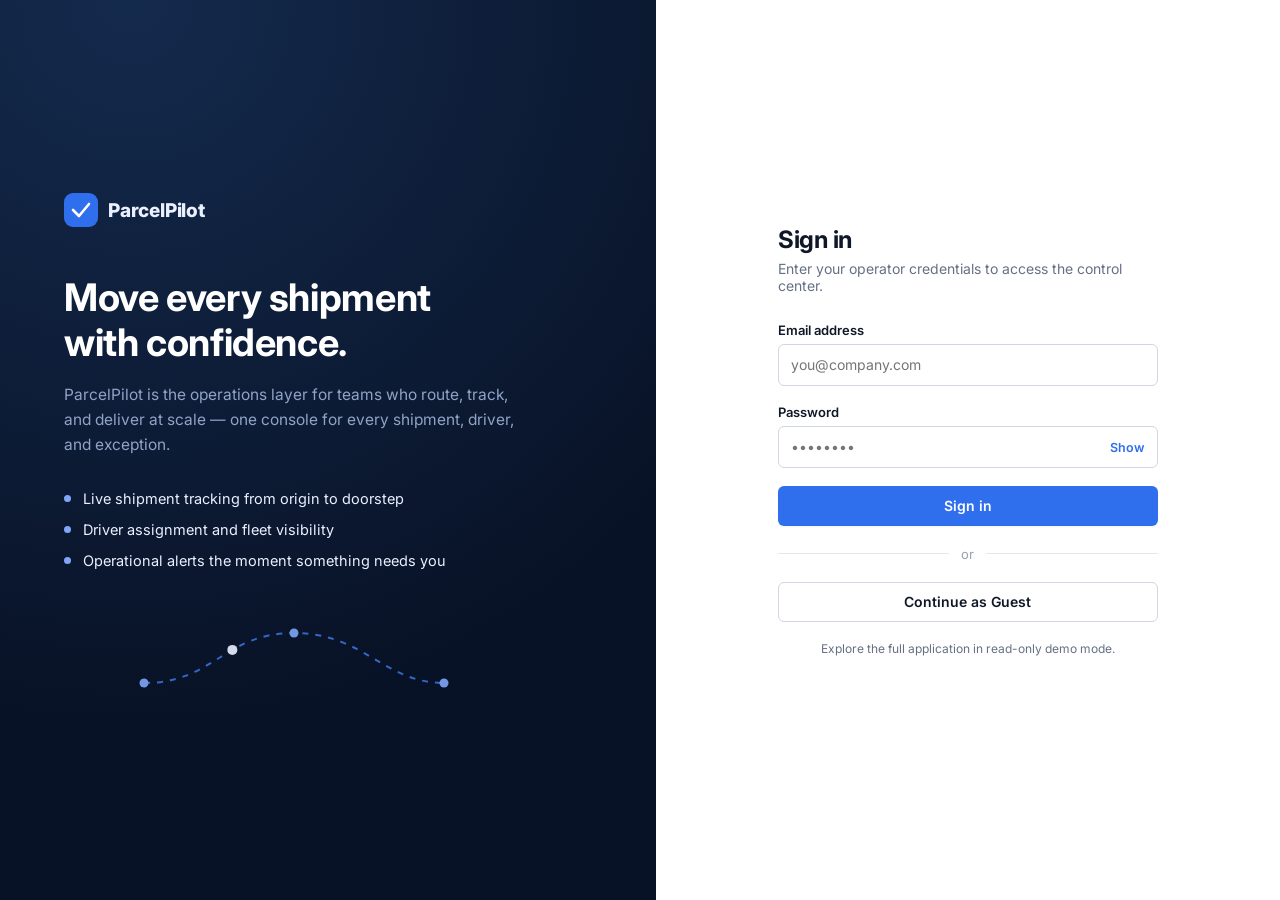
==== commit 2bda71f3: "Enhance guest mode button accessibility and text Updated guest mode button to include aria-described" ====
--- a/frontend/index.html
+++ b/frontend/index.html
@@ -243,10 +243,13 @@
 
       <!-- ============================= GUEST MODE ============================= -->
 
+      <!-- ============================= GUEST DEMO ACCESS ============================= -->
+
       <button
         type="button"
         id="guest-mode-btn"
-        class="btn btn-secondary btn-block guest-mode-btn">
+        class="btn btn-secondary btn-block guest-mode-btn"
+        aria-describedby="guest-mode-description">
 
         <span class="btn-label">
           Continue as Guest
@@ -259,9 +262,11 @@
 
       </button>
 
-
-      <p class="guest-mode-copy">
-        Explore a read-only demo without creating an account.
+      <p
+        id="guest-mode-description"
+        class="guest-mode-copy">
+        Explore the full application in read-only demo mode.
+      </p>
       </p>
 
     </form>
--- a/frontend/style.css
+++ b/frontend/style.css
@@ -775,4 +775,134 @@
   .toolbar-actions .btn { flex: 1; }
   .form-row { grid-template-columns: 1fr; }
   .toast-container { left: 12px; right: 12px; max-width: none; }
-}+}
+/* ============================================================
+   PARCELPILOT LOGIN LAYOUT FIX
+   ============================================================ */
+
+.login-screen {
+  display: grid !important;
+  grid-template-columns: minmax(0, 1.05fr) minmax(0, 1fr) !important;
+  grid-template-rows: 1fr !important;
+  width: 100%;
+  min-height: 100vh;
+  height: 100vh;
+  overflow: hidden;
+}
+
+.login-brand {
+  grid-column: 1 !important;
+  grid-row: 1 !important;
+  width: 100%;
+  min-width: 0;
+  min-height: 100vh;
+}
+
+.login-form-panel {
+  grid-column: 2 !important;
+  grid-row: 1 !important;
+  width: 100%;
+  min-width: 0;
+  min-height: 100vh;
+}
+
+.login-form-card {
+  width: 100%;
+  max-width: 380px;
+}
+
+.login-divider {
+  display: flex;
+  align-items: center;
+  gap: 12px;
+  margin: 2px 0;
+  color: var(--text-faint);
+  font-size: 13px;
+}
+
+.login-divider::before,
+.login-divider::after {
+  content: "";
+  flex: 1;
+  height: 1px;
+  background: var(--border);
+}
+
+.guest-mode-btn {
+  width: 100%;
+}
+
+.guest-mode-copy {
+  margin: 0;
+  text-align: center;
+  color: var(--text-muted);
+  font-size: 12px;
+  line-height: 1.5;
+}
+
+.guest-mode-badge {
+  display: inline-flex;
+  align-items: center;
+  width: fit-content;
+  margin-top: 7px;
+  padding: 4px 9px;
+  border-radius: 999px;
+  background: var(--warning-bg);
+  color: #B54708;
+  font-size: 10px;
+  font-weight: 700;
+  letter-spacing: 0.04em;
+  text-transform: uppercase;
+}
+
+.guest-mode-badge[hidden] {
+  display: none !important;
+}
+
+@media (min-width: 901px) {
+  .login-screen {
+    grid-template-columns: minmax(0, 1.05fr) minmax(0, 1fr) !important;
+    grid-template-rows: 1fr !important;
+  }
+
+  .login-brand {
+    display: flex !important;
+    grid-column: 1 !important;
+    grid-row: 1 !important;
+  }
+
+  .login-form-panel {
+    display: flex !important;
+    grid-column: 2 !important;
+    grid-row: 1 !important;
+  }
+}
+
+@media (max-width: 900px) {
+  .login-screen {
+    display: block !important;
+    min-height: 100vh;
+    height: auto;
+    overflow: visible;
+  }
+
+  .login-brand {
+    display: none !important;
+  }
+
+  .login-form-panel {
+    display: flex !important;
+    min-height: 100vh;
+    padding: 32px 20px;
+  }
+}
+
+@media (max-width: 640px) {
+  .login-form-panel {
+    padding: 24px 16px;
+  }
+
+  .login-form-card {
+    max-width: 100%;
+  }
+}
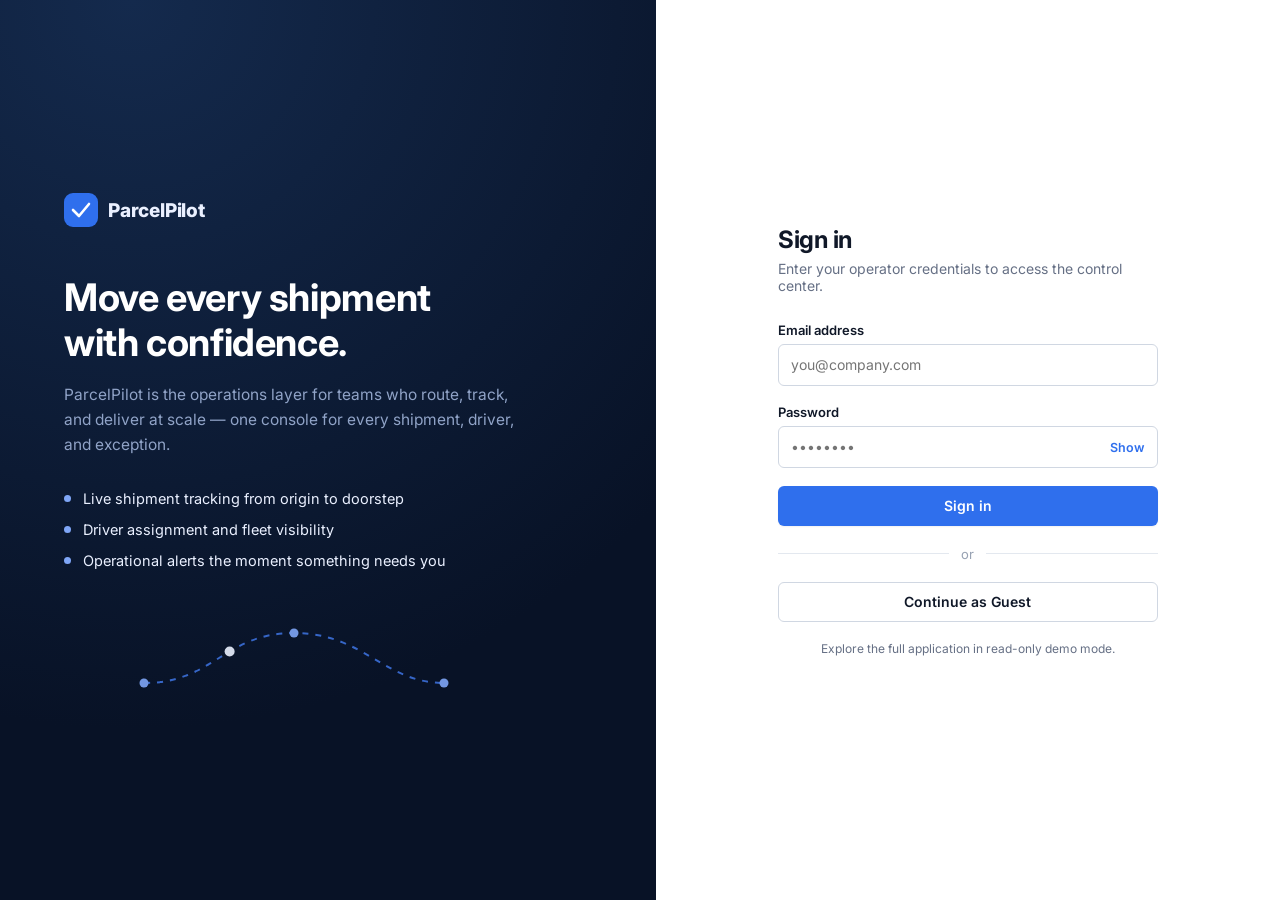
==== commit da372744: "Implement guest demo banner in index.html Added a guest demo banner to inform users about the demo e" ====
--- a/frontend/index.html
+++ b/frontend/index.html
@@ -606,9 +606,41 @@
 
   <!-- ============================= CONTENT ============================= -->
 
-  <main class="content">
-
-
+        <!-- ============================= RECRUITER DEMO BANNER ============================= -->
+
+      <div
+        id="guest-demo-banner"
+        class="guest-demo-banner"
+        hidden>
+
+        <div
+          class="guest-demo-banner-icon"
+          aria-hidden="true">
+          ✓
+        </div>
+
+        <div class="guest-demo-banner-content">
+
+          <div class="guest-demo-banner-title">
+            ParcelPilot Demo Environment
+          </div>
+
+          <div class="guest-demo-banner-text">
+            You are viewing a read-only demonstration.
+            Explore shipments, tracking, drivers, analytics,
+            and operational notifications without creating an account.
+          </div>
+
+        </div>
+
+        <button
+          type="button"
+          id="guest-demo-signin-btn"
+          class="btn btn-primary btn-sm">
+          Sign in for full access
+        </button>
+
+      </div>
     <!-- ============================= DASHBOARD ============================= -->
 
     <section
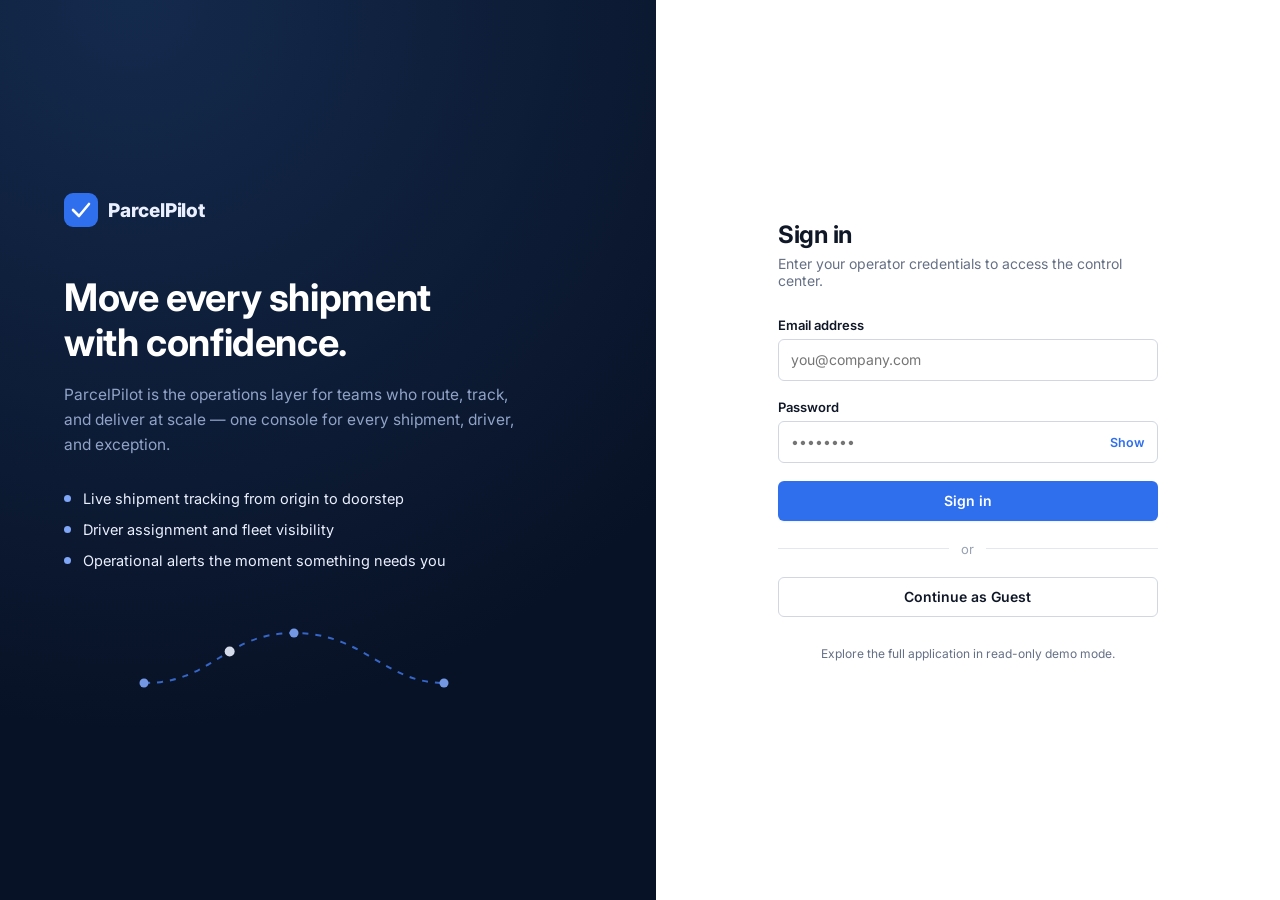
==== commit c1f36142: "Implement guest demo banner in index.html Added a guest demo banner with information and sign-in but" ====
--- a/frontend/index.html
+++ b/frontend/index.html
@@ -608,7 +608,41 @@
 
         <!-- ============================= RECRUITER DEMO BANNER ============================= -->
 
-      <div
+      <div <!-- ============================= RECRUITER DEMO BANNER ============================= -->
+
+<div
+  id="guest-demo-banner"
+  class="guest-demo-banner"
+  hidden>
+
+  <div
+    class="guest-demo-banner-icon"
+    aria-hidden="true">
+    ✓
+  </div>
+
+  <div class="guest-demo-banner-content">
+
+    <div class="guest-demo-banner-title">
+      ParcelPilot Demo Environment
+    </div>
+
+    <div class="guest-demo-banner-text">
+      You are viewing a read-only demonstration.
+      Explore shipments, tracking, drivers, analytics,
+      and operational notifications without creating an account.
+    </div>
+
+  </div>
+
+  <button
+    type="button"
+    id="guest-demo-signin-btn"
+    class="btn btn-primary btn-sm">
+    Sign in for full access
+  </button>
+
+</div>
         id="guest-demo-banner"
         class="guest-demo-banner"
         hidden>
--- a/frontend/style.css
+++ b/frontend/style.css
@@ -906,3 +906,107 @@
     max-width: 100%;
   }
 }
+/* ============================================================
+   PARCELPILOT — RECRUITER / GUEST DEMO MODE
+   ============================================================ */
+
+.guest-mode-copy {
+  margin: 10px 0 0;
+  text-align: center;
+  color: var(--text-muted);
+  font-size: 12px;
+  line-height: 1.5;
+}
+
+.guest-mode-btn {
+  position: relative;
+}
+
+.guest-demo-banner {
+  display: flex;
+  align-items: center;
+  gap: 14px;
+  width: 100%;
+  margin-bottom: 20px;
+  padding: 16px 18px;
+  border: 1px solid #c8d7f5;
+  border-radius: var(--radius-md);
+  background: linear-gradient(
+    135deg,
+    #f7faff 0%,
+    #eef4ff 100%
+  );
+  box-shadow: 0 1px 2px rgba(16, 24, 40, 0.04);
+}
+
+.guest-demo-banner[hidden] {
+  display: none !important;
+}
+
+.guest-demo-banner-icon {
+  display: flex;
+  align-items: center;
+  justify-content: center;
+  width: 36px;
+  height: 36px;
+  flex: 0 0 36px;
+  border-radius: 50%;
+  background: #2f6fed;
+  color: #ffffff;
+  font-size: 16px;
+  font-weight: 800;
+}
+
+.guest-demo-banner-content {
+  min-width: 0;
+  flex: 1;
+}
+
+.guest-demo-banner-title {
+  margin-bottom: 3px;
+  color: var(--navy-900);
+  font-size: 13px;
+  font-weight: 700;
+}
+
+.guest-demo-banner-text {
+  color: var(--text-muted);
+  font-size: 12px;
+  line-height: 1.5;
+}
+
+.guest-demo-banner .btn {
+  flex-shrink: 0;
+  white-space: nowrap;
+}
+
+.guest-mode-badge {
+  display: inline-flex;
+  align-items: center;
+  width: fit-content;
+  margin-top: 7px;
+  padding: 4px 9px;
+  border: 1px solid #f5d0a9;
+  border-radius: 999px;
+  background: #fff7ed;
+  color: #b54708;
+  font-size: 10px;
+  font-weight: 700;
+  letter-spacing: 0.04em;
+  text-transform: uppercase;
+}
+
+.guest-mode-badge[hidden] {
+  display: none !important;
+}
+
+@media (max-width: 760px) {
+  .guest-demo-banner {
+    align-items: flex-start;
+    flex-wrap: wrap;
+  }
+
+  .guest-demo-banner .btn {
+    width: 100%;
+  }
+}
